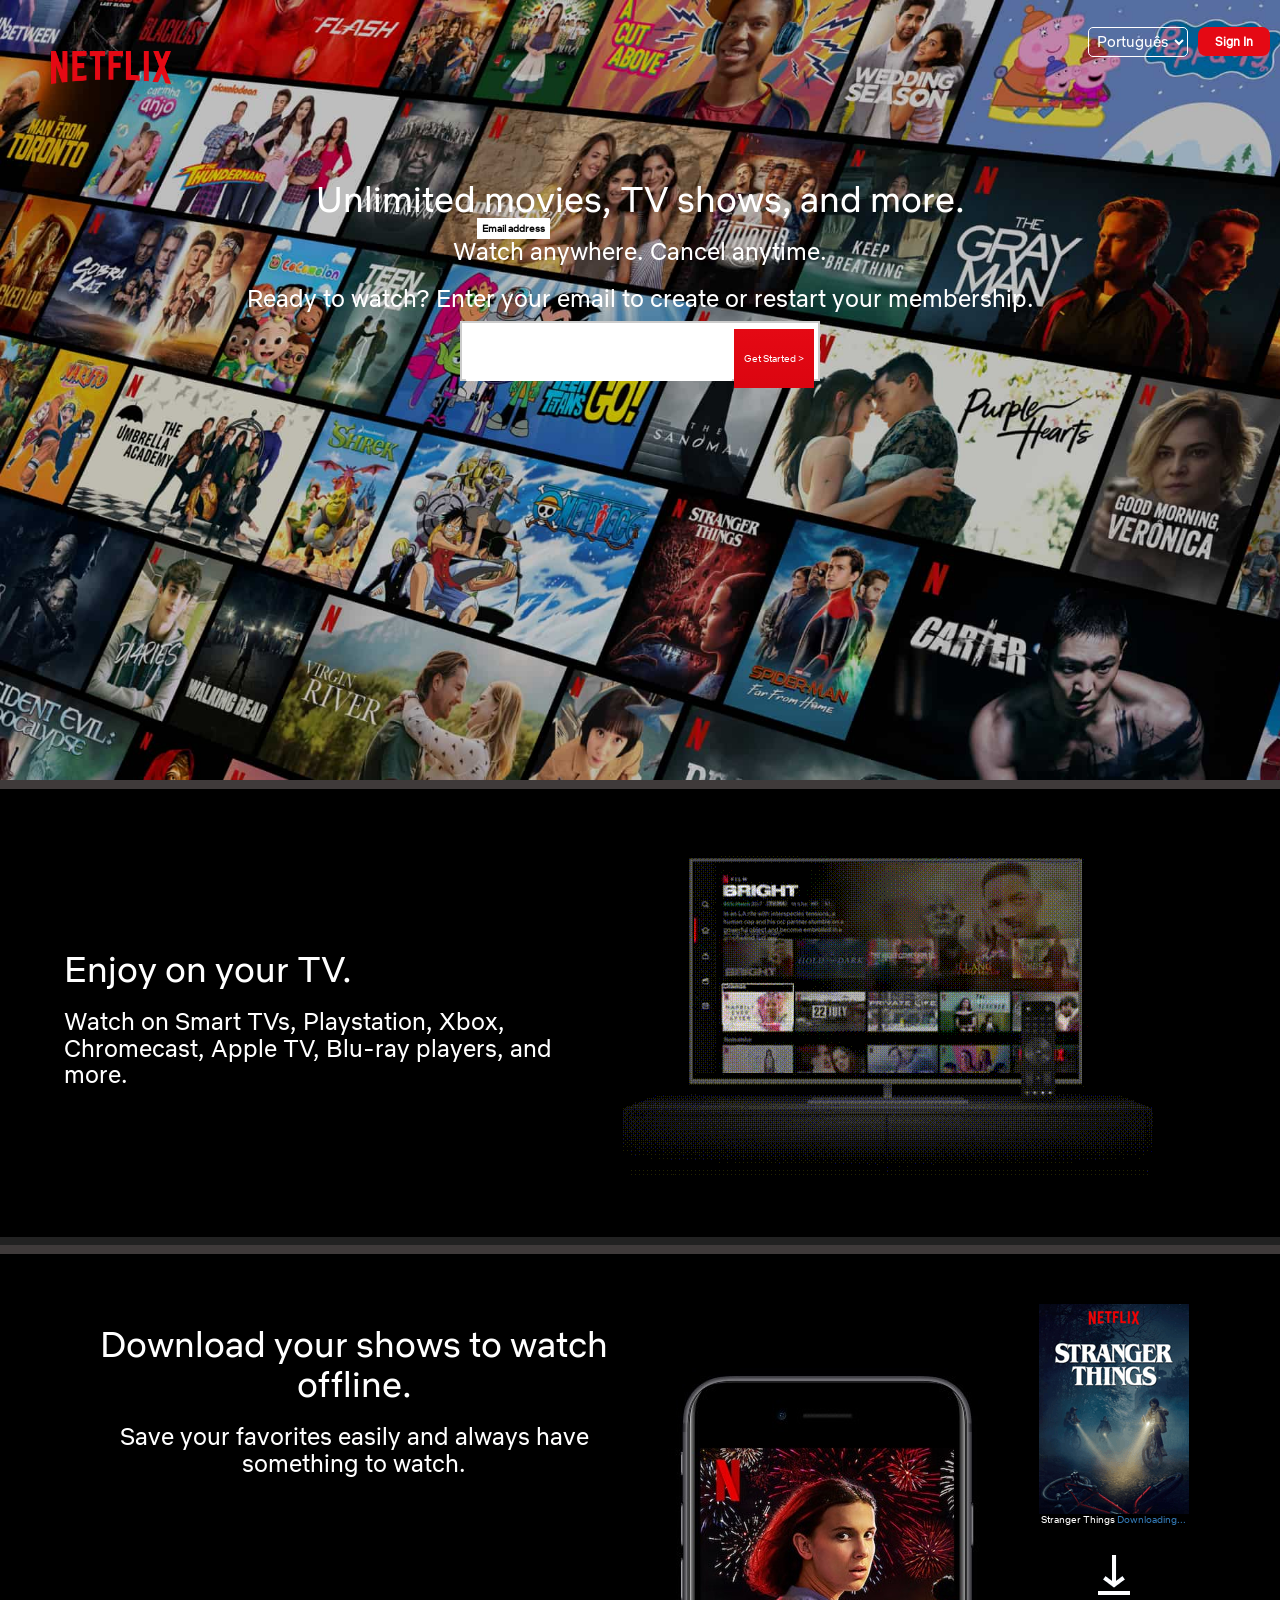
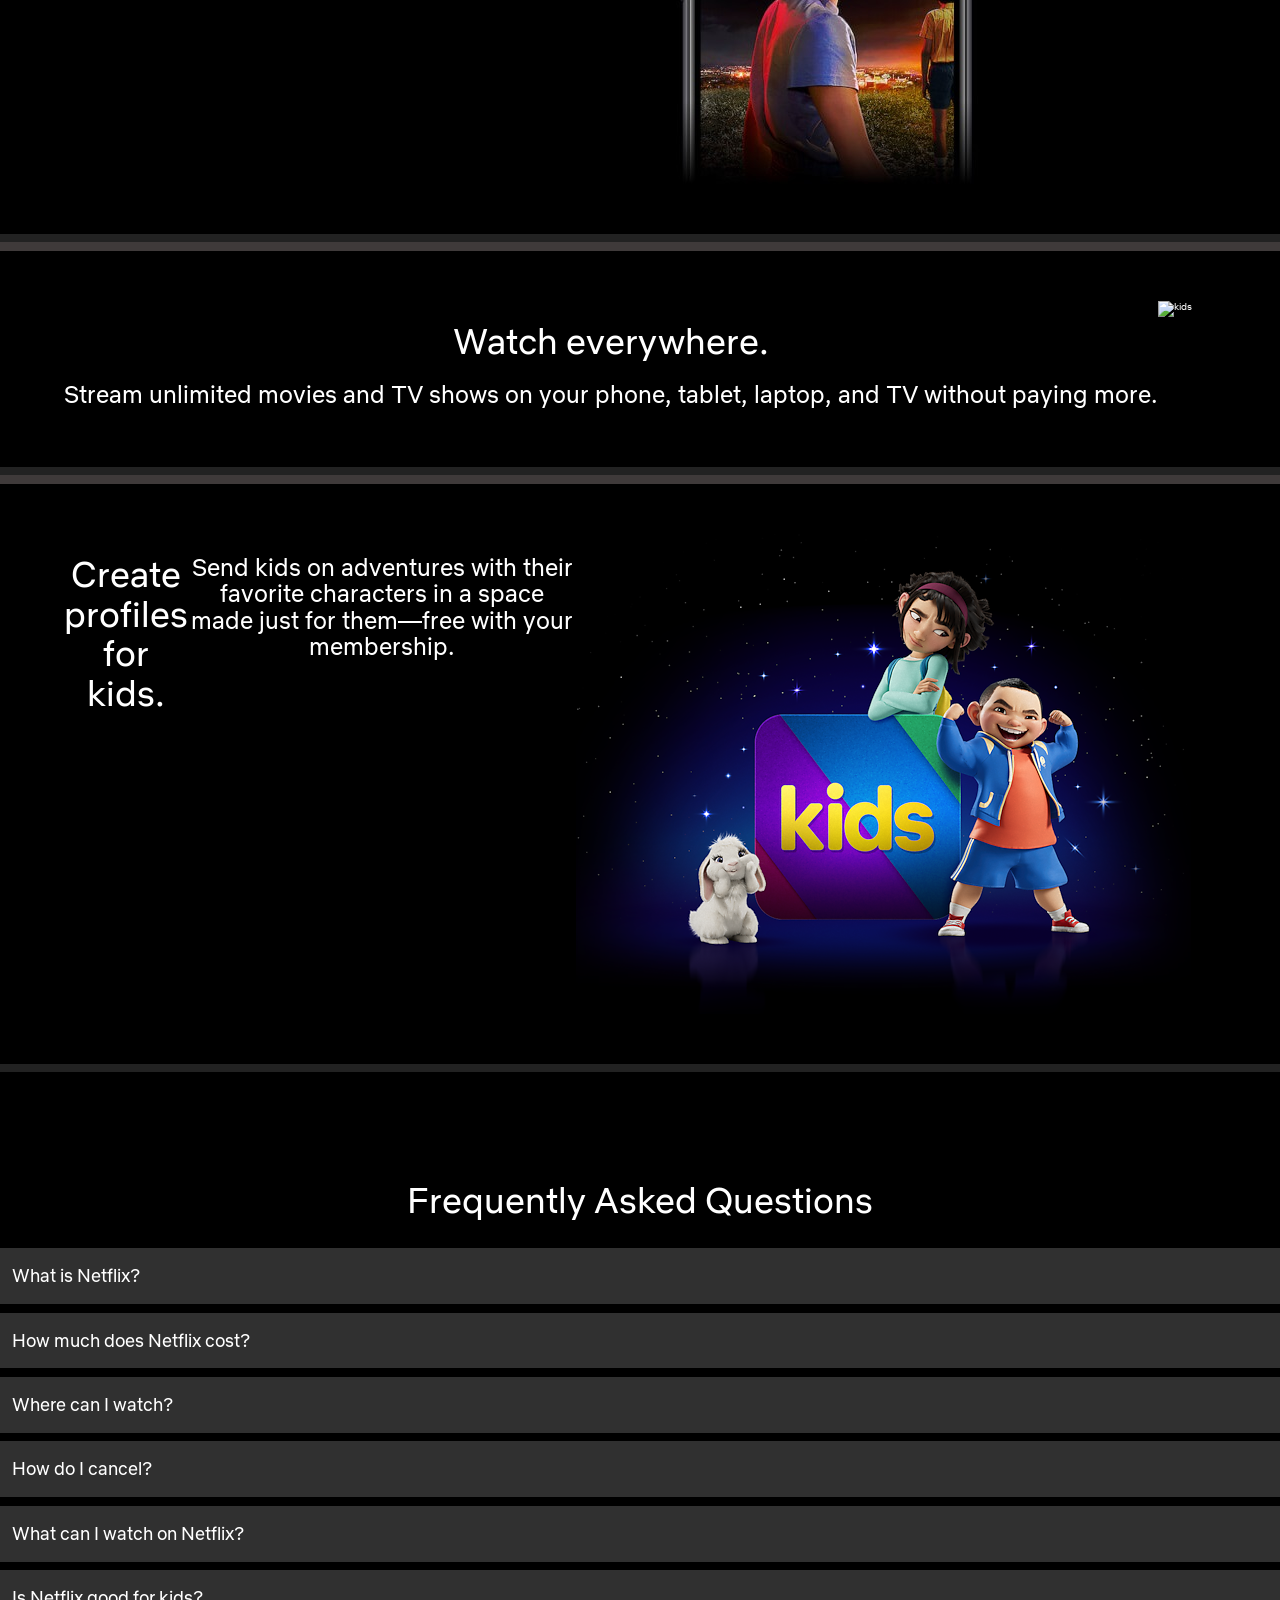
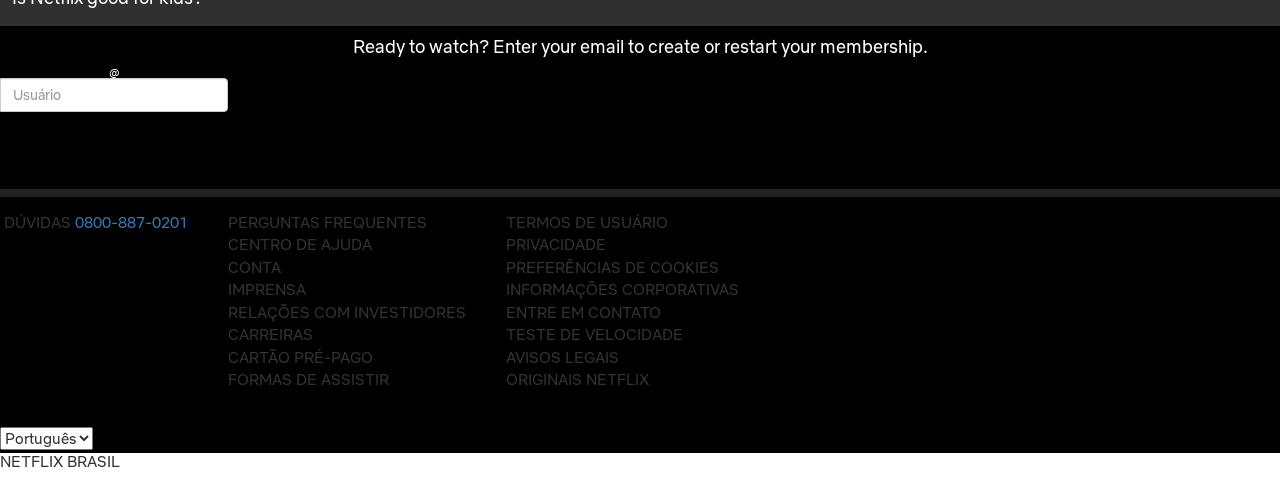
==== docs/index.html @ b446a1a6 "3" ====
<!DOCTYPE html>
<!--[if lt IE 7]>      <html class="no-js lt-ie9 lt-ie8 lt-ie7"> <![endif]-->
<!--[if IE 7]>         <html class="no-js lt-ie9 lt-ie8"> <![endif]-->
<!--[if IE 8]>         <html class="no-js lt-ie9"> <![endif]-->
<!--[if gt IE 8]>      <html class="no-js"> <!--<![endif]-->
<html lang="pt-br">
    <head>
        <meta charset="utf-8">
        <meta http-equiv="X-UA-Compatible" content="IE=edge">
        <title>Netflix Brazil - Watch TV Shows Online, Watch Movies Online</title>
        <meta name="description" content="">
        <meta name="viewport" content="width=device-width, initial-scale=1">
        <link rel="stylesheet" href="style.css">
        <link rel="stylesheet" href="https://maxcdn.bootstrapcdn.com/bootstrap/3.4.1/css/bootstrap.min.css">
        <script src="https://ajax.googleapis.com/ajax/libs/jquery/3.6.0/jquery.min.js"></script>
        <script src="https://maxcdn.bootstrapcdn.com/bootstrap/3.4.1/js/bootstrap.min.js"></script>
    </head>
    <style>
        @font-face {
            font-family: 'Netflix';
            src: URL('NetflixSans_W_Rg.ttf') format('truetype');
        }
        body{
            scroll-behavior: auto;
            scroll-behavior: smooth;
            font-family: Netflix;
            align-items: center;
            margin-left: auto;
            margin-right: auto;
            height: 100%;
            width: 100%;
           
            font-size: 1rem;
            line-height: 1.1;
            margin-bottom: .5rem;
}
            
        
        header {
            height: calc(100vh - 120px);
            background-image:url("background.jpg");
            background-repeat: no-repeat;
            background-size: cover;
            
      

        }

    </style>
          <style>

            .logo_netfix{
                margin-top: 4%;
                margin-left: 4%;
                max-width: 120px;
                min-width: 120px;
            }
            .btn-1{
                width: 20px;
                height: 20px;
                overflow: hidden;
                padding-left: 1.375rem;
                padding-right: 1.375rem;
                white-space: nowrap;
} .a_b{
    border-radius: 8px;
    border: transparent;
    font-size: 12px;
    width: auto;
    height: auto;
    background-color: #e50914;
    float: right;
    font-weight: 700;
    line-height: normal;
    padding: 7px 17px;
    color: white;
}
.btn-1{
    margin: 0 10px;
}
.ui{
    font-size: 1.5em;
    color: white;
    background-color: transparent;
    border: solid 1px;
    width: 100px;
    text-align: center;
    height: 30px;
    font-weight: 400;
    border-radius: 5px;
}
.but-flex{
    display: flex;
    justify-content: space-evenly;
    align-items: center;
}
.disp-flex-{
    display: flex;
    align-items: center;
    justify-content: space-between;
}

.card {
                  
  
                font-size: 1em;
            
                text-align: center;
                color: white;

                color: #fff;
                margin-bottom: 0;
 
                position: relative;
}
</style>


<body>


    <header>
        <div class="disp-flex-">
        <img class="logo_netfix" src="netflix-logo-5.png" alt="">
        <div class="but-flex">
            <select class="ui " tabindex="0" placeholder="lang-switcher" (change)="changeLanguage($event.target.value)">
                <option [selected]="language === 'br'" value="br" data-language="pt" data-country="BR">Português</option>
                <option [selected]="language === 'en'" value="en" data-language="en" data-country="BR">English</option>
            </select>
            <button class="btn-1  a_b" type="button">Sign In</h1></button>
        </div>
        </div>

        <div class="card">
        <h1>
            Unlimited movies, TV shows, and more.
        </h1>
        <h3>
            Watch anywhere. Cancel anytime.
        </h3>
        <h3>
            Ready to watch? Enter your email to create or restart your membership.
        </h3>
        <div class="label-float">
            <input type="text" placeholder=" " required/>
            <label>Email address</address></label>
            <button class="style-submit" type='submit'>Get Started ></button>
          </div>
        </div>
    </header>










        <style>
            * {
                letter-spacing: 0!important;
            }
            .grad {
                
                min-height:491.9px;
                min-width: 327px;
                width: 100%;
                background: rgba(0,0,0,.4);
                background-image: linear-gradient(0deg,rgba(0,0,0,.8) 0,transparent 60%,rgba(0,0,0,.8));
            }
            .grad{
                background-image: url('background.jpg');
                background-repeat: no-repeat;
                background-attachment: fixed;
                background-size: cover;

            }
            


           .card {
                margin: 0 auto;
                max-width: 950px;
                padding: 75px 0;
                position: relative;
                text-align: center;
                width: 100%;
                z-index: 999;
            }

            #email {
                width: 90%;
                height: 60px;
            }

            .label-float {
                
  position: relative;
  padding-top: 13px;
}

.label-float input {
  border: 1px solid lightgrey;
  border-radius: 1px;
  outline: none;
  min-width: 250px;
  padding: 15px 20px;
  font-size: 16px;
  transition: all .1s linear;
  -webkit-transition: all .1s linear;
  -moz-transition: all .1s linear;
  -webkit-appearance: none;
}

.label-float input:focus {
  border: 2px solid #3951b2;
}

.label-float input::placeholder {
  color: transparent;
}

.label-float label {
  pointer-events: none;
  position: absolute;
  top: calc(80% - 150px);
  left: 15px;
  transition: all .1s linear;
  -webkit-transition: all .1s linear;
  -moz-transition: all .1s linear;
  background-color: white;
  padding: 5px;
  box-sizing: border-box;
}

.label-float input:required:invalid+label {
  color: rgb(10, 10, 10);
}

.label-float input:focus:required:invalid {
  border: 2px solid rgba(104, 190, 247, 0.897);
}


.label-float input:focus+label,
.label-float input:not(:placeholder-shown)+label {
  font-size: 13px;
  top: 0;
  color: #3951b2;
}


.label-float {
  border: 2px solid #ccc;
  display: inline-block;
  padding: 4px;
  height: 60px;
  background-color: rgb(255, 255, 255);
}

.label-float > input {
  border: none
}

.label-float > button {

    background-color: #e50914;
    background-image: linear-gradient(180deg,#e50914,#db0510);
    box-shadow: 0 1px 0rgba(0,0,0,.45);
    color: #fff;

  border: none;
  color: #fff;
  padding: 4px 10px;
  height:59px;


  align-items: center;
    display: inline-flex;
    flex-direction: row;
    line-height: normal;
    margin: 0.25em auto;
    padding: 0 1em;
    width: auto;
}

/**/


        </style>































        <style>
            @media only screen and (max-width: 349px), only screen and (min-width: 350px) and (max-width: 399px), only screen and (min-width: 400px) and (max-width: 549px)
            {
            .sec-3 {
                font-size: 1.125rem;
            }
            .brek{
                margin-left: 5%;
                width: 120px;
                overflow-wrap: break-word;
                text-align: left;
            }
            .break-line{
                color: #0071eb;
                font-size: .75em;
                font-weight: 400;
           
            }
            
            h1{
                font-size: 27px;
                 margin: 0 0 .4em;
            }
            .mob-img{
                margin: auto;
                display: block;
                position: relative;
                top: -15px;
                max-width: 430px;
                max-height: 500px;

            }
            .sec-3{
                border-top: 9px solid rgb(63, 58, 58);
                border-bottom: 9px solid rgb(63, 58, 58);
                font-size: 1em;
                padding-top: 6%;
                padding-bottom: 6%;
                background-color: black;
                text-align: center;
                color: white;
                margin-left:auto;
                margin-right: auto;
              
                border-bottom: 8px solid #222;
                color: #fff;
                margin-bottom: 0;
                padding: 50px 5%;
                position: relative;
            }
            
            .anim-button-download {
                align-items: center;
                background: #000;
                border: 2px solid hsla(0,0%,100%,.25);
                border-radius: .75em;
                bottom: 8%;
                box-shadow: 0 0 2em 0 #000;
                display: flex;
                left: 50%;
                margin: 0 auto;
                min-width: 15em;
                padding: .25em .65em .1em 1em;
                position: absolute;
                transform: translateX(-50%);
                min-width: 280px;
                min-height: 30px;
              
            }
            .box-shot{
                margin-top: auto;
                margin-bottom: auto;
                display: flex;
                align-items: center;
                width: 30px;
                left: 0;
            }


            .gif-down{
                display: flex;
                width: 45px;
                position: absolute;
                right: 0;
                top:0;
                bottom:0;
                margin-top: auto;
                margin-bottom: auto;
                padding-right: 5%;
                align-items: center;
            }}
            .kids-a-img{
                max-width: 100%;
            }
            /*mobile*/

             /*desktop*/
             .sec-3{
              
                border-top: 9px solid rgb(63, 58, 58);
                border-bottom: 9px solid rgb(63, 58, 58);
                font-size: 1em;
                padding-top: 6%;
                padding-bottom: 6%;
                background-color: black;
                text-align: center;
                color: white;
                margin-left:auto;
                margin-right: auto;
              
                border-bottom: 8px solid #222;
                color: #fff;
                margin-bottom: 0;
                padding: 50px 5%;
                position: relative;
            }
            @media only screen and (min-width:955px){
                .sec-3{
                display: flex;
                border-top: 9px solid rgb(63, 58, 58);
                border-bottom: 9px solid rgb(63, 58, 58);
                font-size: 1em;
                padding-top: 6%;
                padding-bottom: 6%;
                background-color: black;
                text-align: center;
                color: white;
                margin-left:auto;
                margin-right: auto;
              
                border-bottom: 8px solid #222;
                color: #fff;
                margin-bottom: 0;
                padding: 50px 5%;
                position: relative;
            }
        }
        .text-align-style{
            text-align: left;
            display: flex;
            justify-content: space-between;
            align-items: center;
        } 
        </style>
        <section class="sec-3">
        <div class="text-align-style">
            <div>
            <h1>Enjoy on your TV.</h1>
            <h3>Watch on Smart TVs, Playstation, Xbox, Chromecast, Apple TV, Blu-ray players, and more.</h3>
            </div>
        </div>
            <img class="kids-a-img"src="20220815_185049.gif" alt="kids">
        
        </section>
        

        <section class="sec-3">
            <div>
            <h1>
                Download your shows to watch offline.
            </h1>
            <h3>
                Save your favorites easily and always have something to watch.
            </h3>
        </div>
            <img class="mob-img" src="mobile-0819.jpg" alt="">
            <div class="anim-but-select">
            <div class="anim-button-download">
                <img class="box-shot" src="boxshot.png" alt="">
                <p class="brek">Stranger Things <a class="break-line">Downloading...</a></p</div>
                <img class="gif-down" src="download-icon.gif" alt="">
            </div>
            </div>
        </section>

        <section class="sec-3">
            <div>
            <h1>Watch everywhere.</h1>
            <h3>Stream unlimited movies and TV shows on your phone, tablet, laptop, and TV without paying more.</h3>
            </div>
            <img class="kids-a-img"src="20220815_185121.gif" alt="kids">
           
        </section>


        <section class="sec-3">
            <h1>Create profiles for kids.</h1>
            <h3>Send kids on adventures with their favorite characters in a space made just for them—free with your membership.</h3>
            <img class="kids-a-img"src="kid.png" alt="kids">
        </section>
        <style>
            .set-in-line-bt{
                display: break;
                border-bottom: 9px solid rgb(63, 58, 58);
                font-size: 1em;
                padding-top: 6%;
                padding-bottom: 6%;
                background-color: black;
                text-align: center;
                color: white;
              
              
                border-bottom: 8px solid #222;
                color: #fff;
                margin-bottom: 0;
             
                position: relative;
            }
            :root{
                --clr: #303030;
            }
            .button-1,.button-2, .button-3, .button-4, .button-5, .button-6{
                border: 0;
                font-weight: 400;
                margin-bottom: 1px;
                padding: .8em 2.2em .8em 1.2em;
                position: relative;
                width: 100%;
                background-color: var(--clr);
                text-align: left;

                margin-top:.6% ;

                
            }
          #but-1,#but-2,#but-3,#but-4,#but-5,#but-6{
           
            padding: 1.2em;
            text-align: left;
            background-color: var(--clr);
            margin-bottom: 1px;
          }

        </style>
        <section class="set-in-line-bt">
            <br>
            <h1>Frequently Asked Questions</h1>
            <br>
            <button type="button" class="button-1" data-toggle="collapse" data-target="#but-1"><h4 class="inf-f">What is Netflix?</h4></button>
            <div id="but-1" class="collapse">
                <h4>Netflix is a streaming service that offers a wide variety of award-winning TV shows, movies, anime, documentaries, and more on thousands of internet-connected devices.</h4>
                <h4>You can watch as much as you want, whenever you want without a single commercial – all for one low monthly price. There's always something new to discover and new TV shows and movies are added every week!</h4>
              </div>

            <button type="button" class="button-2" data-toggle="collapse" data-target="#but-2"><h4 class="inf-f">How much does Netflix cost?</h4></button>
            <div id="but-2" class="collapse">
                <h4>Watch Netflix on your smartphone, tablet, Smart TV, laptop, or streaming device, all for one fixed monthly fee. Plans range from BRL25.90 to BRL55.90 a month. No extra costs, no contracts.</h4>
        
              </div>

              <button type="button" class="button-3" data-toggle="collapse" data-target="#but-3"><h4 class="inf-f">Where can I watch?</h4></button>
              <div id="but-3" class="collapse">
                <h4>Watch anywhere, anytime. Sign in with your Netflix account to watch instantly on the web at netflix.com from your personal computer or on any internet-connected device that offers the Netflix app, including smart TVs, smartphones, tablets, streaming media players and game consoles.</h4>
                <br>
                <h4>You can also download your favorite shows with the iOS, Android, or Windows 10 app. Use downloads to watch while you're on the go and without an internet connection. Take Netflix with you anywhere.</h4>
              </div>

              <button type="button" class="button-4" data-toggle="collapse" data-target="#but-4"><h4 class="inf-f">How do I cancel?</h4></button>
              <div id="but-4" class="collapse">
                <h4>Netflix is flexible. There are no pesky contracts and no commitments. You can easily cancel your account online in two clicks. There are no cancellation fees – start or stop your account anytime.</h4>
              </div>

              <button type="button" class="button-5" data-toggle="collapse" data-target="#but-5"><h4 class="inf-f">What can I watch on Netflix?</h4></button>
              <div id="but-5" class="collapse">
                <h4>Netflix has an extensive library of feature films, documentaries, TV shows, anime, award-winning Netflix originals, and more. Watch as much as you want, anytime you want.</h4>
              </div>

              <button type="button" class="button-6" data-toggle="collapse" data-target="#but-6"><h4 class="inf-f">Is Netflix good for kids?</h4></button>
              
              <div id="but-6" class="collapse">
                  <h4>The Netflix Kids experience is included in your membership to give parents control while kids enjoy family-friendly TV shows and movies in their own space.</h4>
                  <br>
                  <h4>Kids profiles come with PIN-protected parental controls that let you restrict the maturity rating of content kids can watch and block specific titles you don’t want kids to see.</h4>
              </div>
              <style>


                @media only screen and (max-width: 349px), only screen and (min-width: 350px) and (max-width: 399px), only screen and (min-width: 400px) and (max-width: 549px)
            {
                header {
            height: calc(100vh - 160px);
        }
            .anim-but-select{
                position: relative;
                top: -40px;
            }
                
                .mob-img{
                margin: auto;
                display: block;
                position: relative;
                top: -15px;
                max-width: 430px;
                max-height: 300px;

            }

            .grad {
                
                min-height:491.9px;
                min-width: 327px;
                width: 100%;
                height: 500px;
        
             
            }
                
            .sec-3 {
                font-size: 1.125rem;
            }

            .button-1,.button-2, .button-3, .button-4, .button-5, .button-6{
                border: 0;
                font-weight: 400;
                margin-bottom: 1px;
                padding: .8em 2.2em .8em 1.2em;
                position: relative;
                width: 100%;
                background-color: var(--clr);
                text-align: left;

                margin-top:1% ;
            }
                
            .brek{
                margin-left: 5%;
                width: 120px;
                overflow-wrap: break-word;
                text-align: left;
            }}
                /*desktop*/
                                /*mobile*/
                /*
                @media only screen and (min-width: 1450px), only screen and (min-width: 550px) and (max-width: 949px), only screen and (min-width: 950px) and (max-width: 1449px){
 */
              .form{
                display: flex;
                flex-direction: column;
             }

            </style>
              <div class="form"></div>
              <h4>Ready to watch? Enter your email to create or restart your membership.</h4>
              <div class="input-group mb-3">
                <div class="input-group-prepend">
                  <span class="input-group-text" id="basic-addon1">@</span>
                </div>
                <input type="text" class="form-control" placeholder="Usuário" aria-label="Usuário" aria-describedby="basic-addon1">
              </div>
        </section>
        <style>
            .site-footer-wrapper {
                background-color: black;
                display: flex;
                font-size: 1.5em;
                clear:both;
                margin:0 auto;
                padding-top:15px;
                line-height: 1.5em;
                text-transform:uppercase;
                letter-spacing:.1em;
                text-align: center;

                
            }
            div ul li{
                text-decoration: none;
                list-style: none;
                text-align: left;
            }
            .footer-top{
                margin-left: 4px;
                display: inline-block;
                font-size: 1em;
            }
        </style>
             <div class="site-footer-wrapper centered dark">
                <div class="footer-divider"></div>
                <div class="site-footer">
                    <p class="footer-top">Dúvidas
                        <a class="footer-top-a" href="tel:0800-887-0201">0800-887-0201</a>
                    </p>     
              </div>  

        <section>
          <div class="division-1">
            <ul>
                <li id="">Perguntas frequentes</li>
                <li id="">Centro de ajuda</li>
                <li id="">Conta</li>
                <li id="">Imprensa</li>
                <li id="">Relações com investidores</li>
                <li id="">Carreiras</li>
                <li id="">Cartão pré-pago</li>
                <li id="">Formas de assistir</li>
            </ul> 

    </section>
<section>
        <div class="lang-selection-container" id="lang-switcher">
            <ul>
                    <li id="">Termos de Usuário</li>
                    <li id="">Privacidade</li>
                    <li id="">Preferências de cookies</li>
                    <li id="">Informações corporativas</li>
                    <li id="">Entre em contato</li>
                    <li id="">Teste de velocidade</li>
                    <li id="">Avisos legais</li>
                    <li id="">Originais Netflix</li>
                </ul>
            </div>
 
            <style>

            nav{
                width: 100%;
                left: 0;
                position: absolute;
                text-align: left;
            }
            .select_idiom{
                background-color: black;
                padding: 2%;
            }
            </style>
            
            <nav class="select_idiom">
                <nav class="select-arrow medium prefix globe">
                    <select class="ui-select medium" tabindex="0" placeholder="lang-switcher" (change)="changeLanguage($event.target.value)">
                        <option [selected]="language === 'br'" value="br" data-language="pt" data-country="BR">Português</option>
                        <option [selected]="language === 'en'" value="en" data-language="en" data-country="BR">English</option>
                    </select>
                    <p class="footer-country">Netflix Brasil</p>
                </nav>
            </nav>

    </body>
    
</html>
---- docs/style.css ----
.navbar {
    color: white;
    overflow: hidden;
    background-color: transparent;
  }
  
  .navbar a {
    border: 1px #ddd;
    float: left;
    font-size: 16px;
    color: white;
    text-align: center;
    padding: 14px 16px;
    text-decoration: none;
  }
  
  .dropdown {
    float: left;
    overflow: hidden;
  }
  
  .dropdown .dropbtn {
    font-size: 16px;  
    border: none;
    outline: none;
    color: white;
    padding: 14px 16px;
    background-color: inherit;
    font-family: inherit;
    margin: 0;
  }
  
  .navbar a:hover, .dropdown:hover .dropbtn {
    background-color: red;
  }
  
  .dropdown-content {
    display: none;
    position: absolute;
    background-color: #f9f9f9;
    min-width: 160px;
    box-shadow: 0px 8px 16px 0px rgba(0,0,0,0.2);
    z-index: 1;
  }
  
  .dropdown-content a {
    float: none;
    color: black;
    padding: 12px 16px;
    text-decoration: none;
    display: block;
    text-align: left;
  }
  
  .dropdown-content a:hover {
    background-color: #ddd;
  }
  
  .dropdown:hover .dropdown-content {
    display: block;
  }
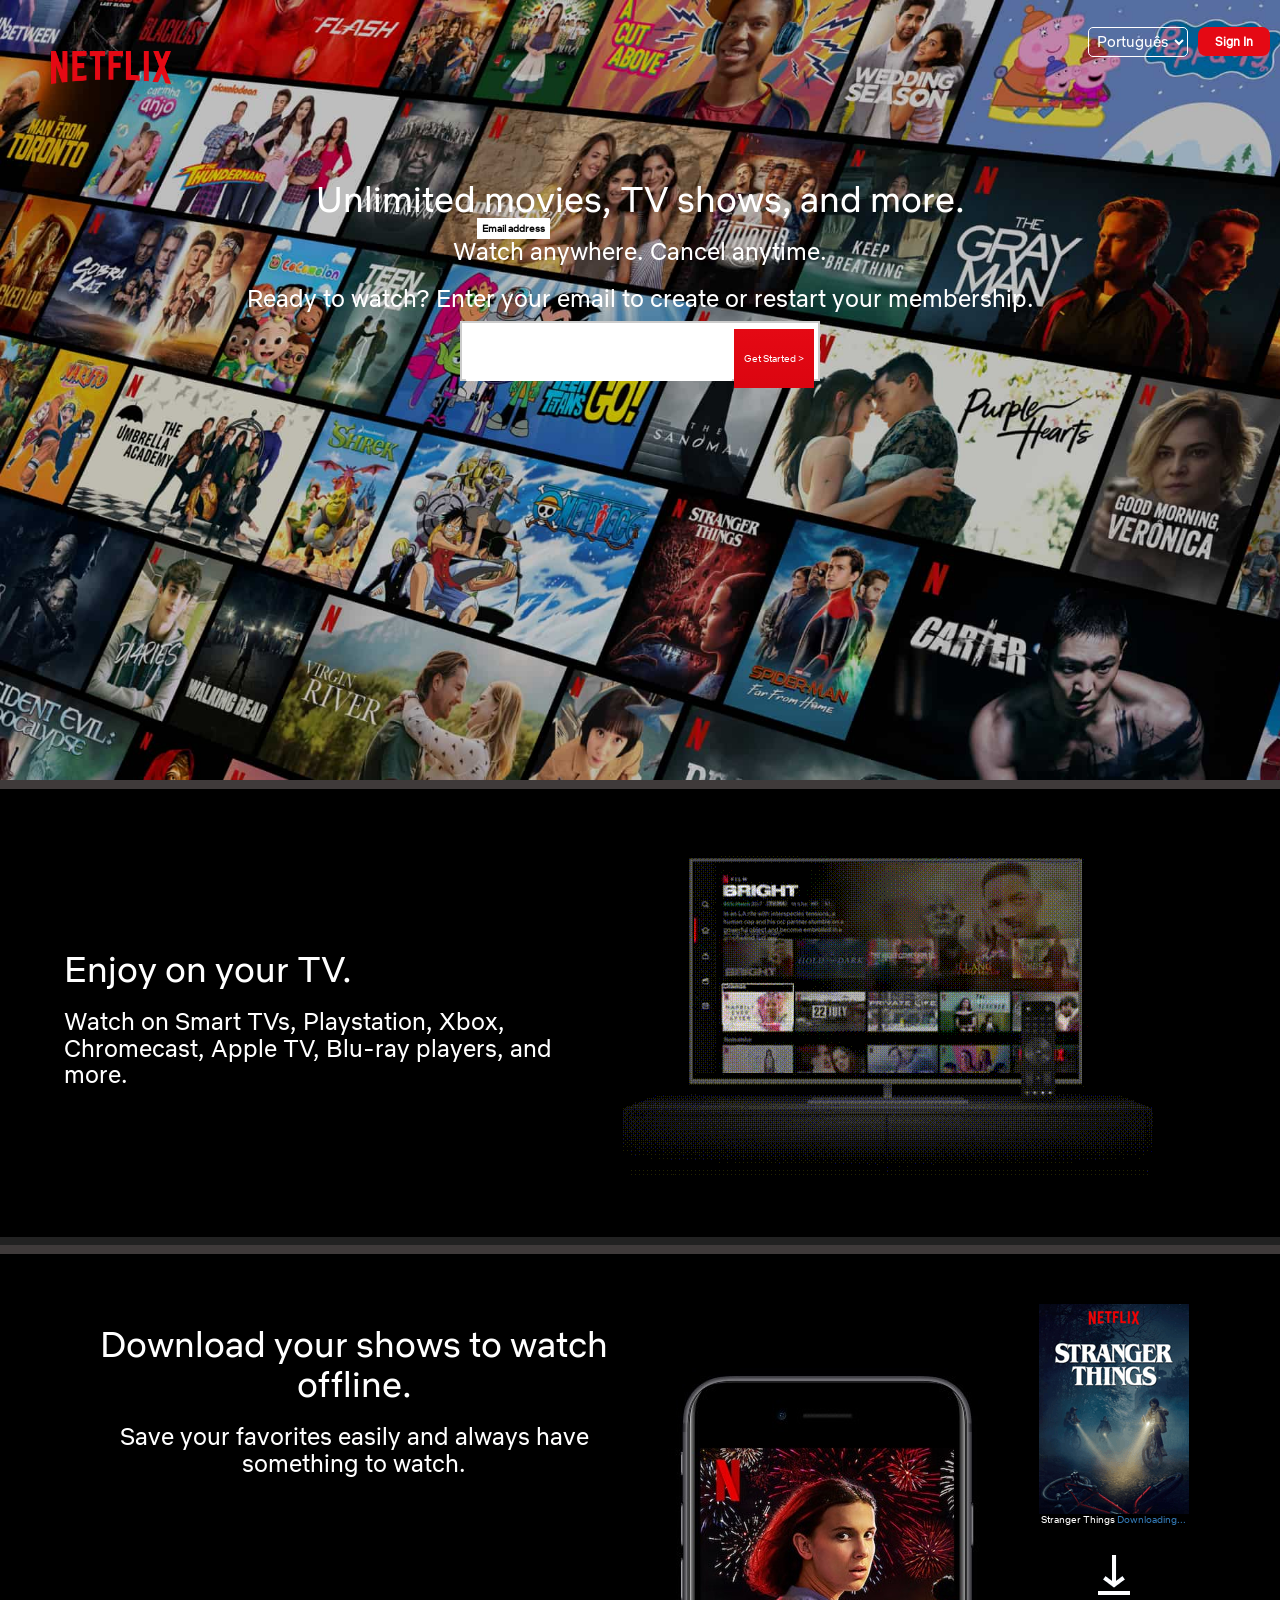
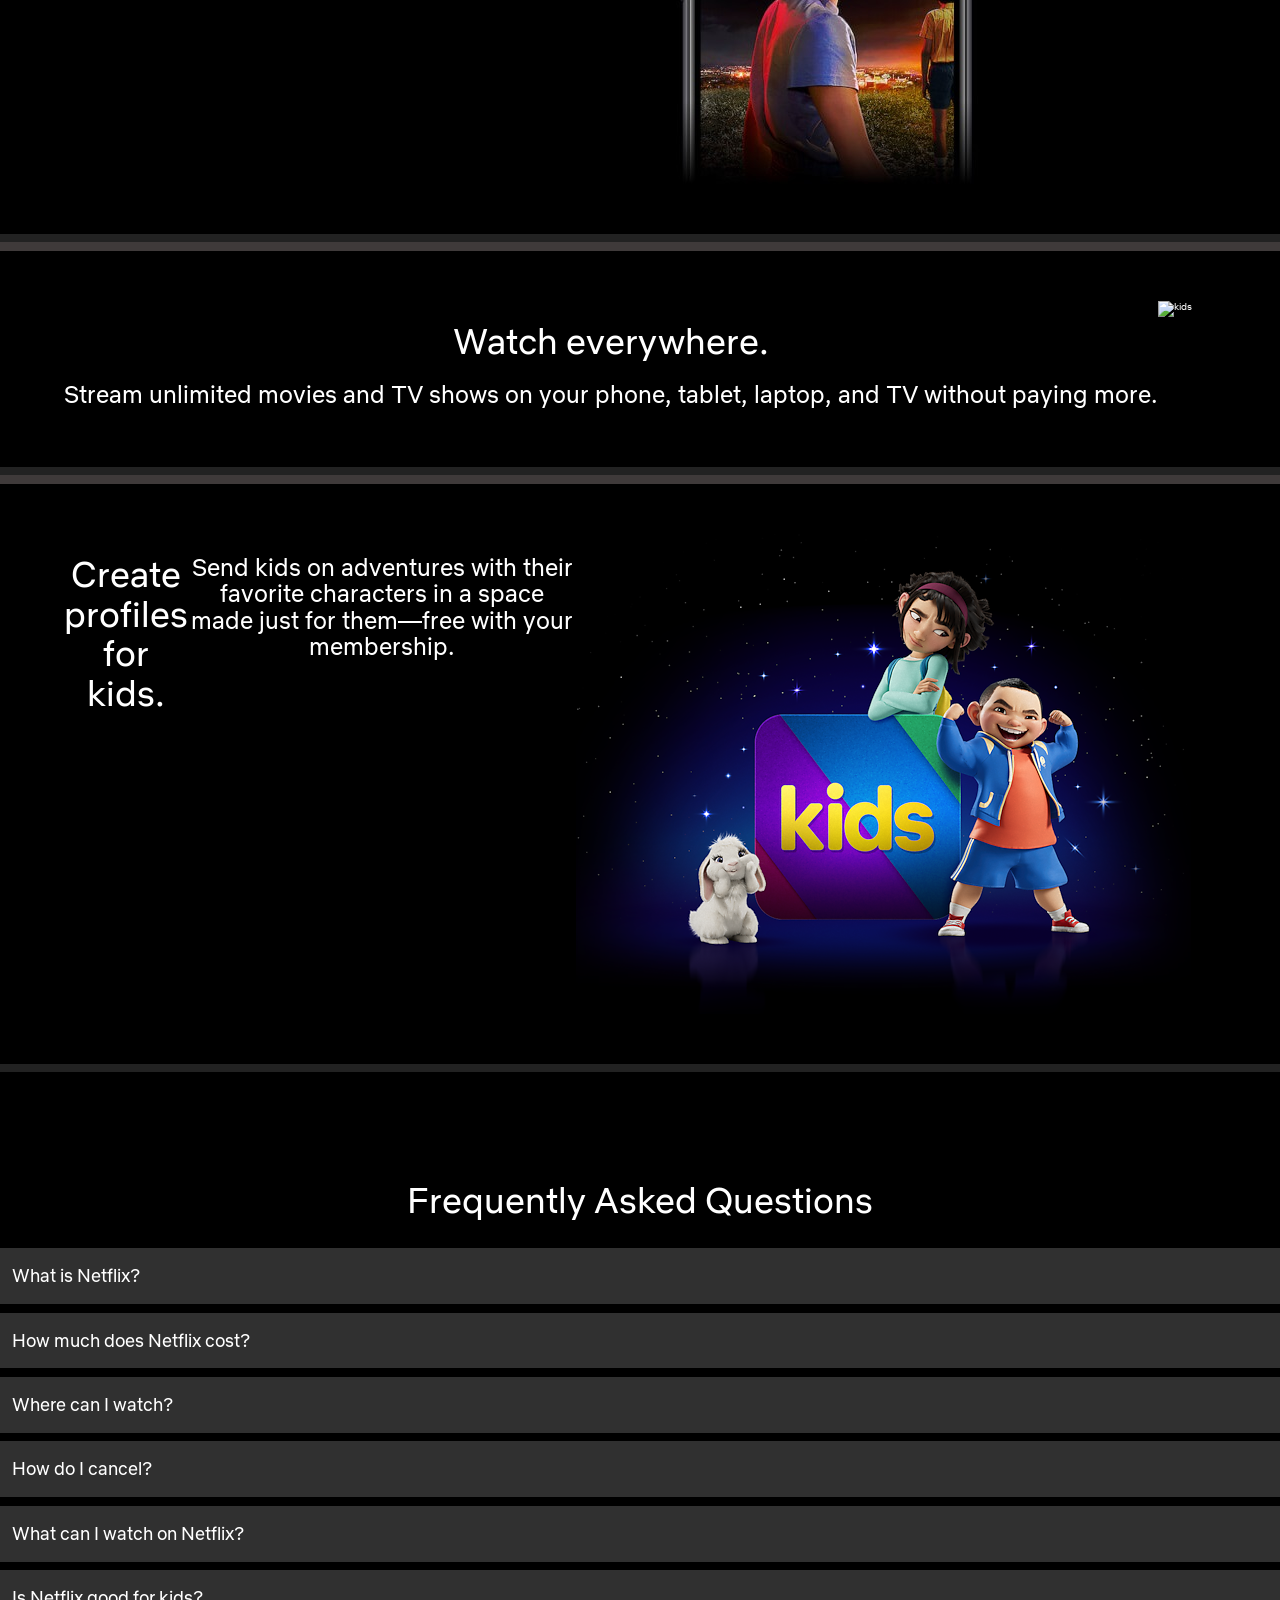
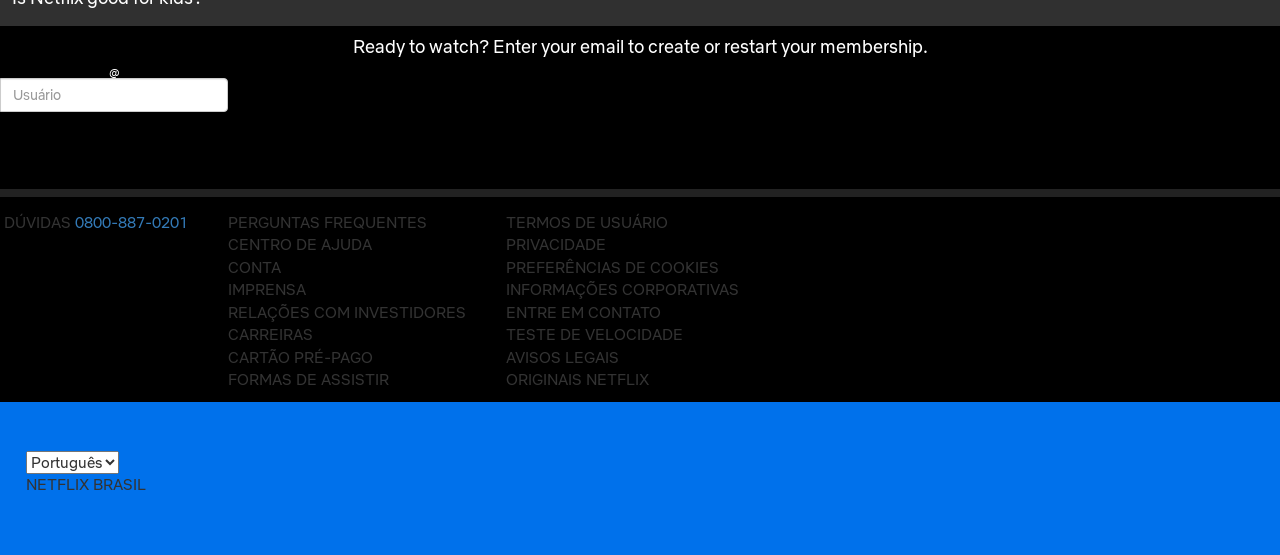
==== commit 29a3c1be: "3" ====
--- a/docs/index.html
+++ b/docs/index.html
@@ -742,8 +742,16 @@
                 text-align: left;
             }
             .select_idiom{
+                display: flex;
+                align-items: center;
                 background-color: black;
-                padding: 2%;
+                padding: 6%;
+                background-color: #0071eb;
+                left:0;
+                right: 0;
+            }
+            .ui-select ,.footer-country{
+                margin-left: 2%;
             }
             </style>
             
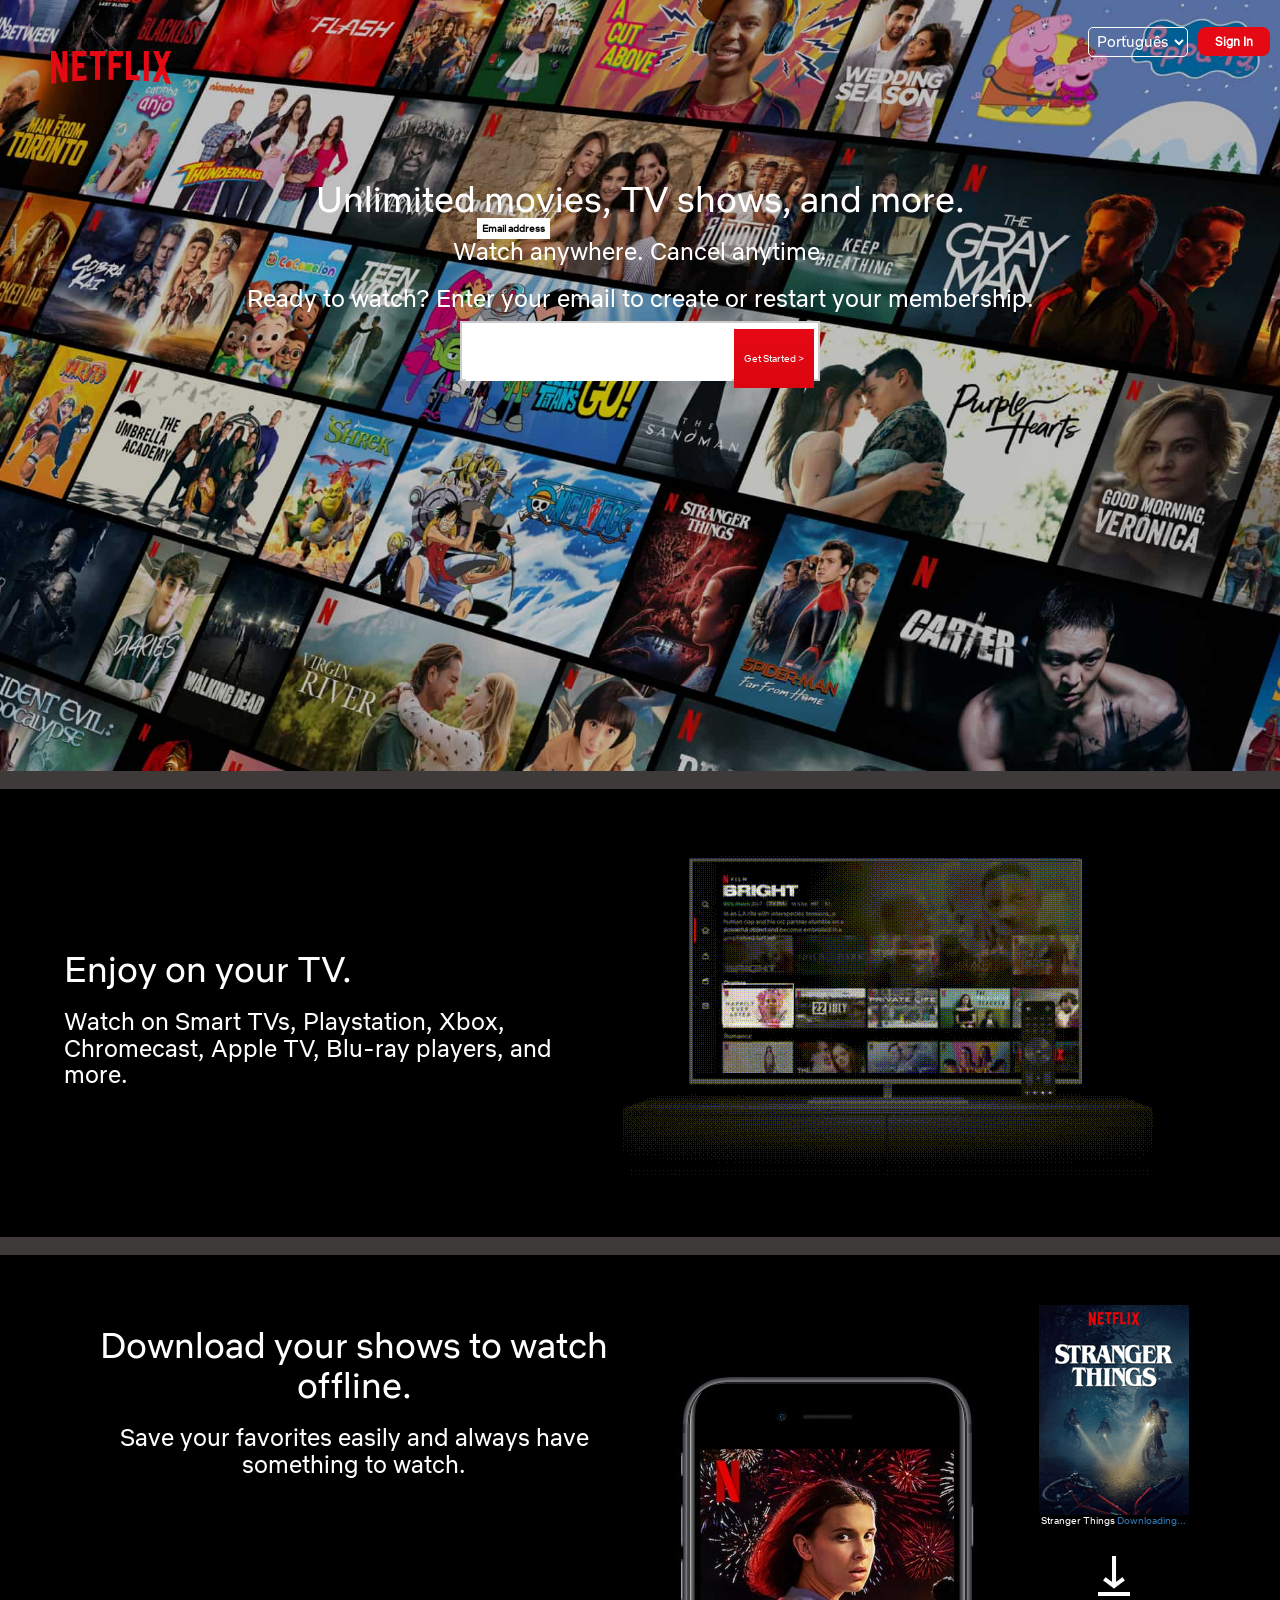
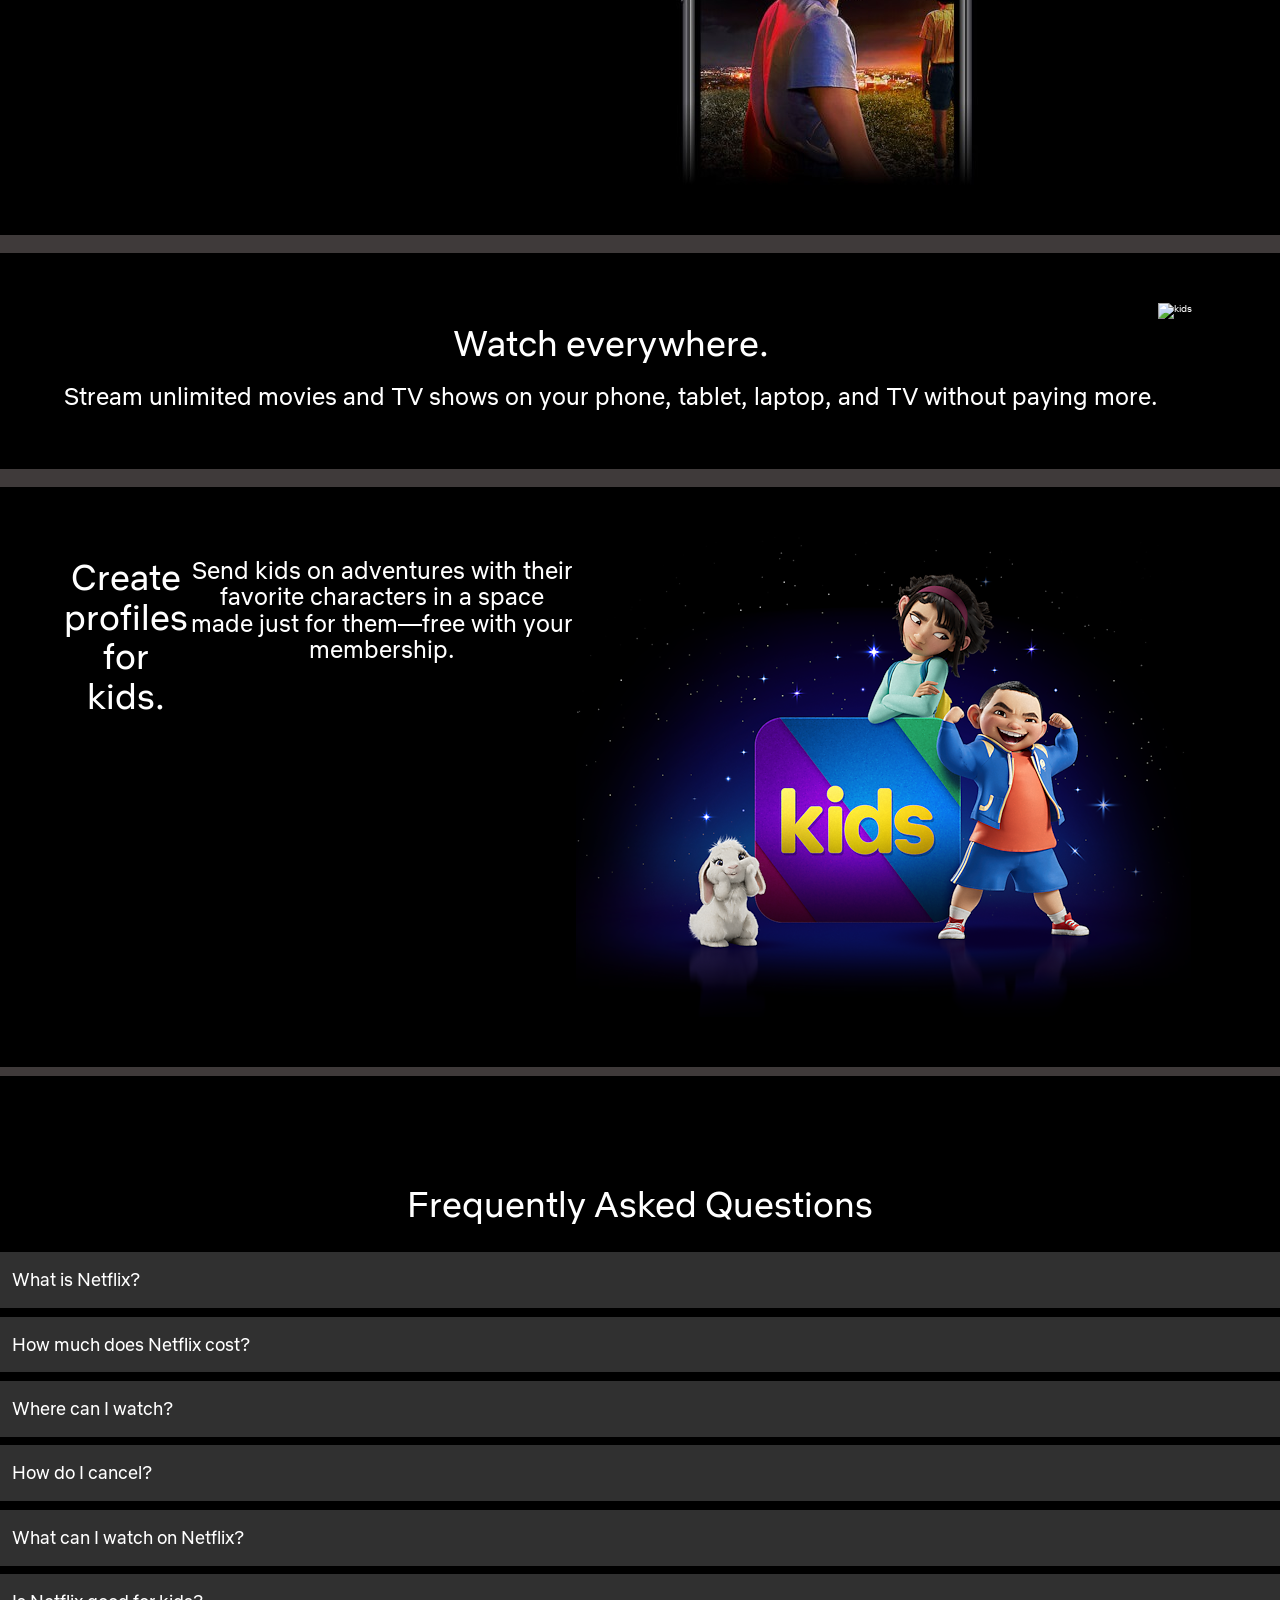
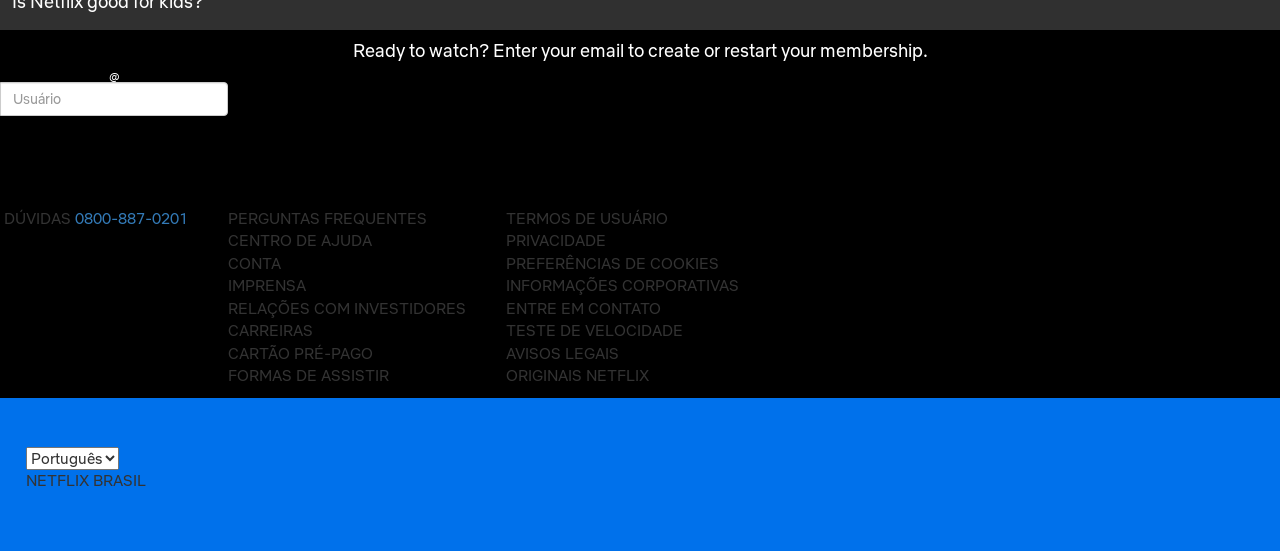
==== commit 85167b77: "3" ====
--- a/docs/index.html
+++ b/docs/index.html
@@ -37,6 +37,7 @@
             
         
         header {
+            border-bottom: 9px solid rgb(63, 58, 58);
             height: calc(100vh - 120px);
             background-image:url("background.jpg");
             background-repeat: no-repeat;
@@ -354,8 +355,8 @@
 
             }
             .sec-3{
-                border-top: 9px solid rgb(63, 58, 58);
-                border-bottom: 9px solid rgb(63, 58, 58);
+               
+               
                 font-size: 1em;
                 padding-top: 6%;
                 padding-bottom: 6%;
@@ -365,7 +366,7 @@
                 margin-left:auto;
                 margin-right: auto;
               
-                border-bottom: 8px solid #222;
+
                 color: #fff;
                 margin-bottom: 0;
                 padding: 50px 5%;
@@ -419,9 +420,8 @@
 
              /*desktop*/
              .sec-3{
-              
-                border-top: 9px solid rgb(63, 58, 58);
                 border-bottom: 9px solid rgb(63, 58, 58);
+            
                 font-size: 1em;
                 padding-top: 6%;
                 padding-bottom: 6%;
@@ -431,7 +431,7 @@
                 margin-left:auto;
                 margin-right: auto;
               
-                border-bottom: 8px solid #222;
+ 
                 color: #fff;
                 margin-bottom: 0;
                 padding: 50px 5%;
@@ -441,7 +441,7 @@
                 .sec-3{
                 display: flex;
                 border-top: 9px solid rgb(63, 58, 58);
-                border-bottom: 9px solid rgb(63, 58, 58);
+               
                 font-size: 1em;
                 padding-top: 6%;
                 padding-bottom: 6%;
@@ -451,7 +451,7 @@
                 margin-left:auto;
                 margin-right: auto;
               
-                border-bottom: 8px solid #222;
+
                 color: #fff;
                 margin-bottom: 0;
                 padding: 50px 5%;
@@ -514,7 +514,7 @@
         <style>
             .set-in-line-bt{
                 display: break;
-                border-bottom: 9px solid rgb(63, 58, 58);
+ 
                 font-size: 1em;
                 padding-top: 6%;
                 padding-bottom: 6%;
@@ -523,7 +523,7 @@
                 color: white;
               
               
-                border-bottom: 8px solid #222;
+
                 color: #fff;
                 margin-bottom: 0;
              
@@ -601,7 +601,7 @@
                 @media only screen and (max-width: 349px), only screen and (min-width: 350px) and (max-width: 399px), only screen and (min-width: 400px) and (max-width: 549px)
             {
                 header {
-            height: calc(100vh - 160px);
+            height: calc(100vh - 100px);
         }
             .anim-but-select{
                 position: relative;
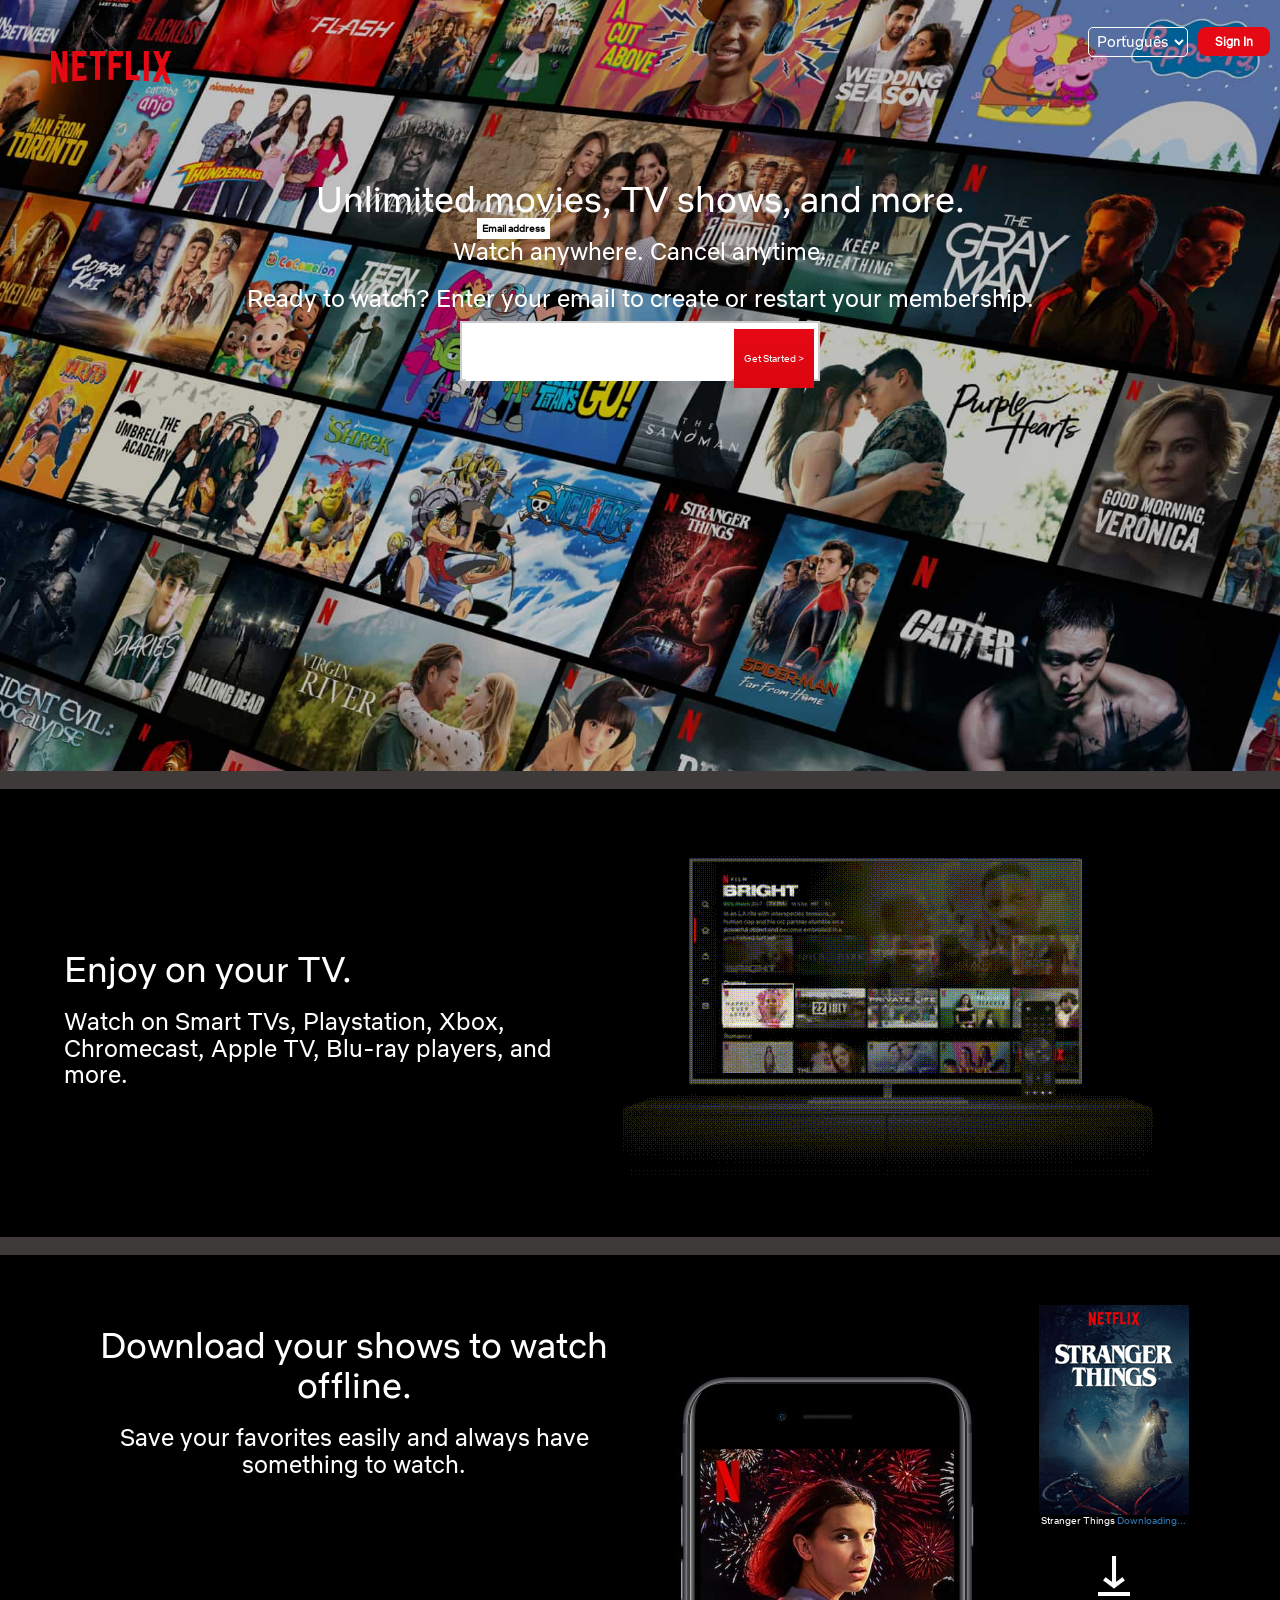
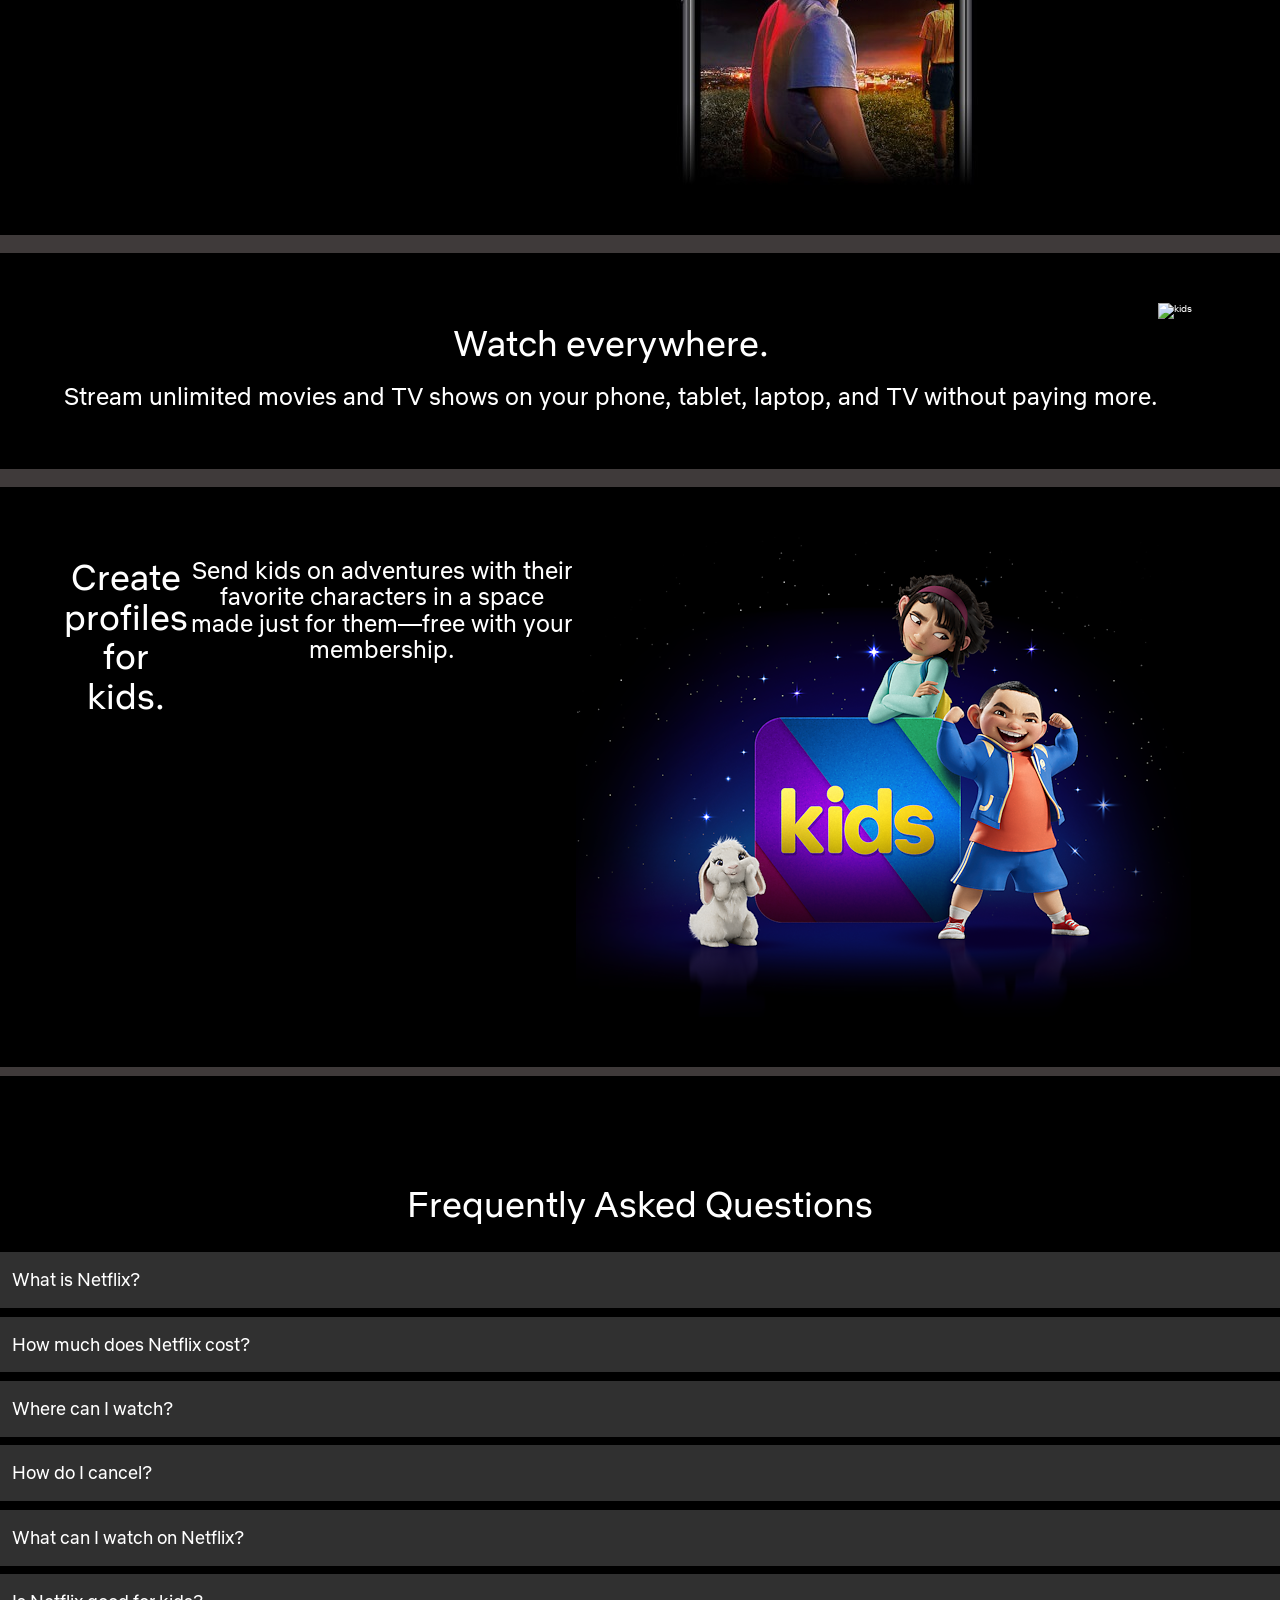
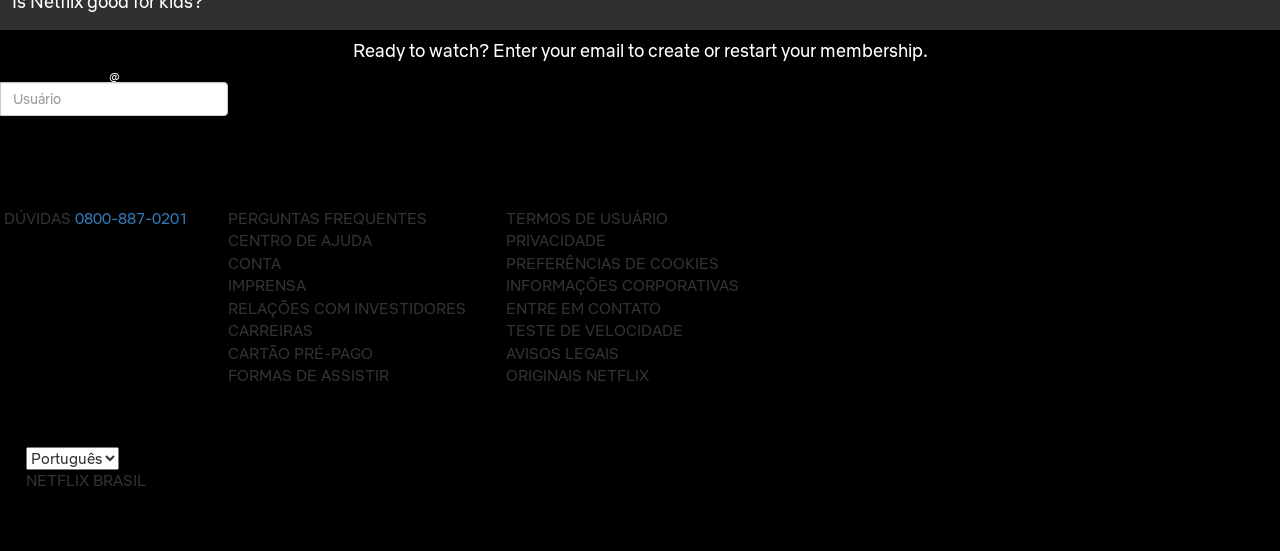
==== commit bbb5e66d: "3" ====
--- a/docs/index.html
+++ b/docs/index.html
@@ -746,7 +746,7 @@
                 align-items: center;
                 background-color: black;
                 padding: 6%;
-                background-color: #0071eb;
+              
                 left:0;
                 right: 0;
             }
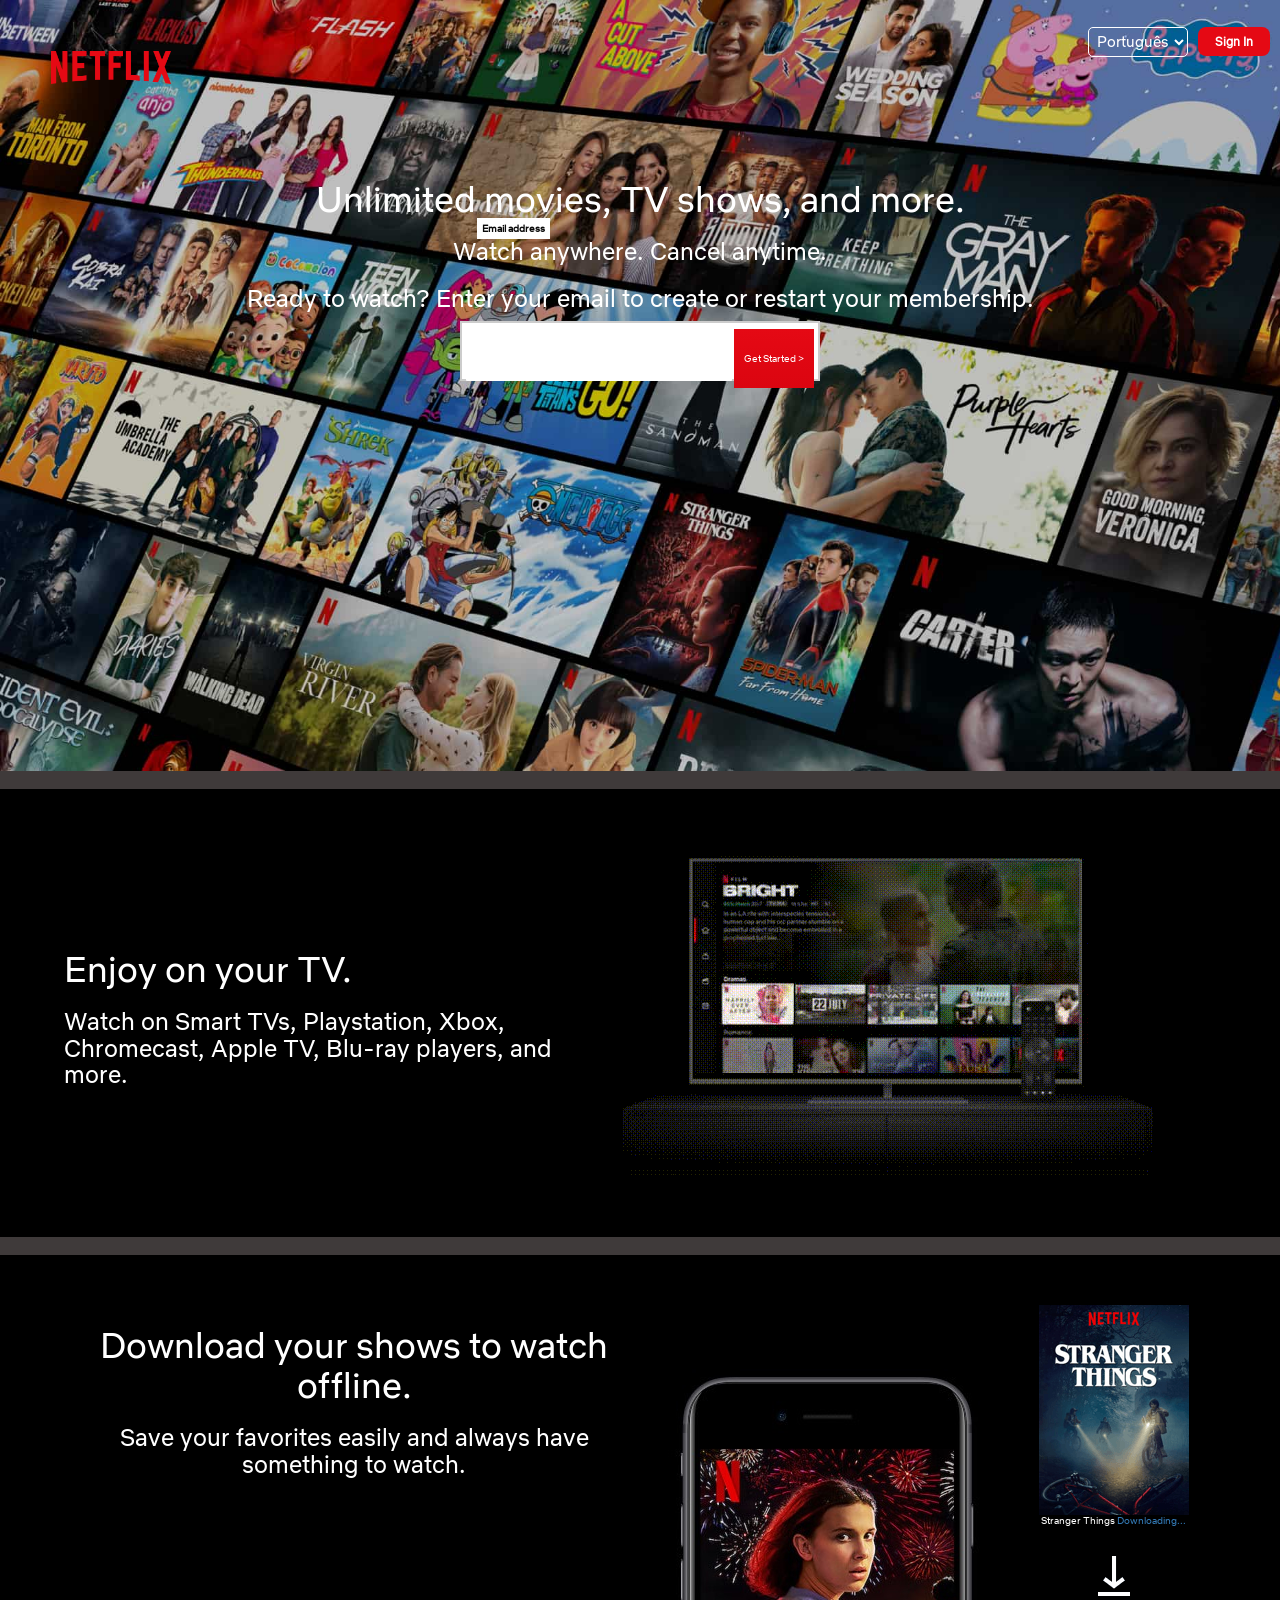
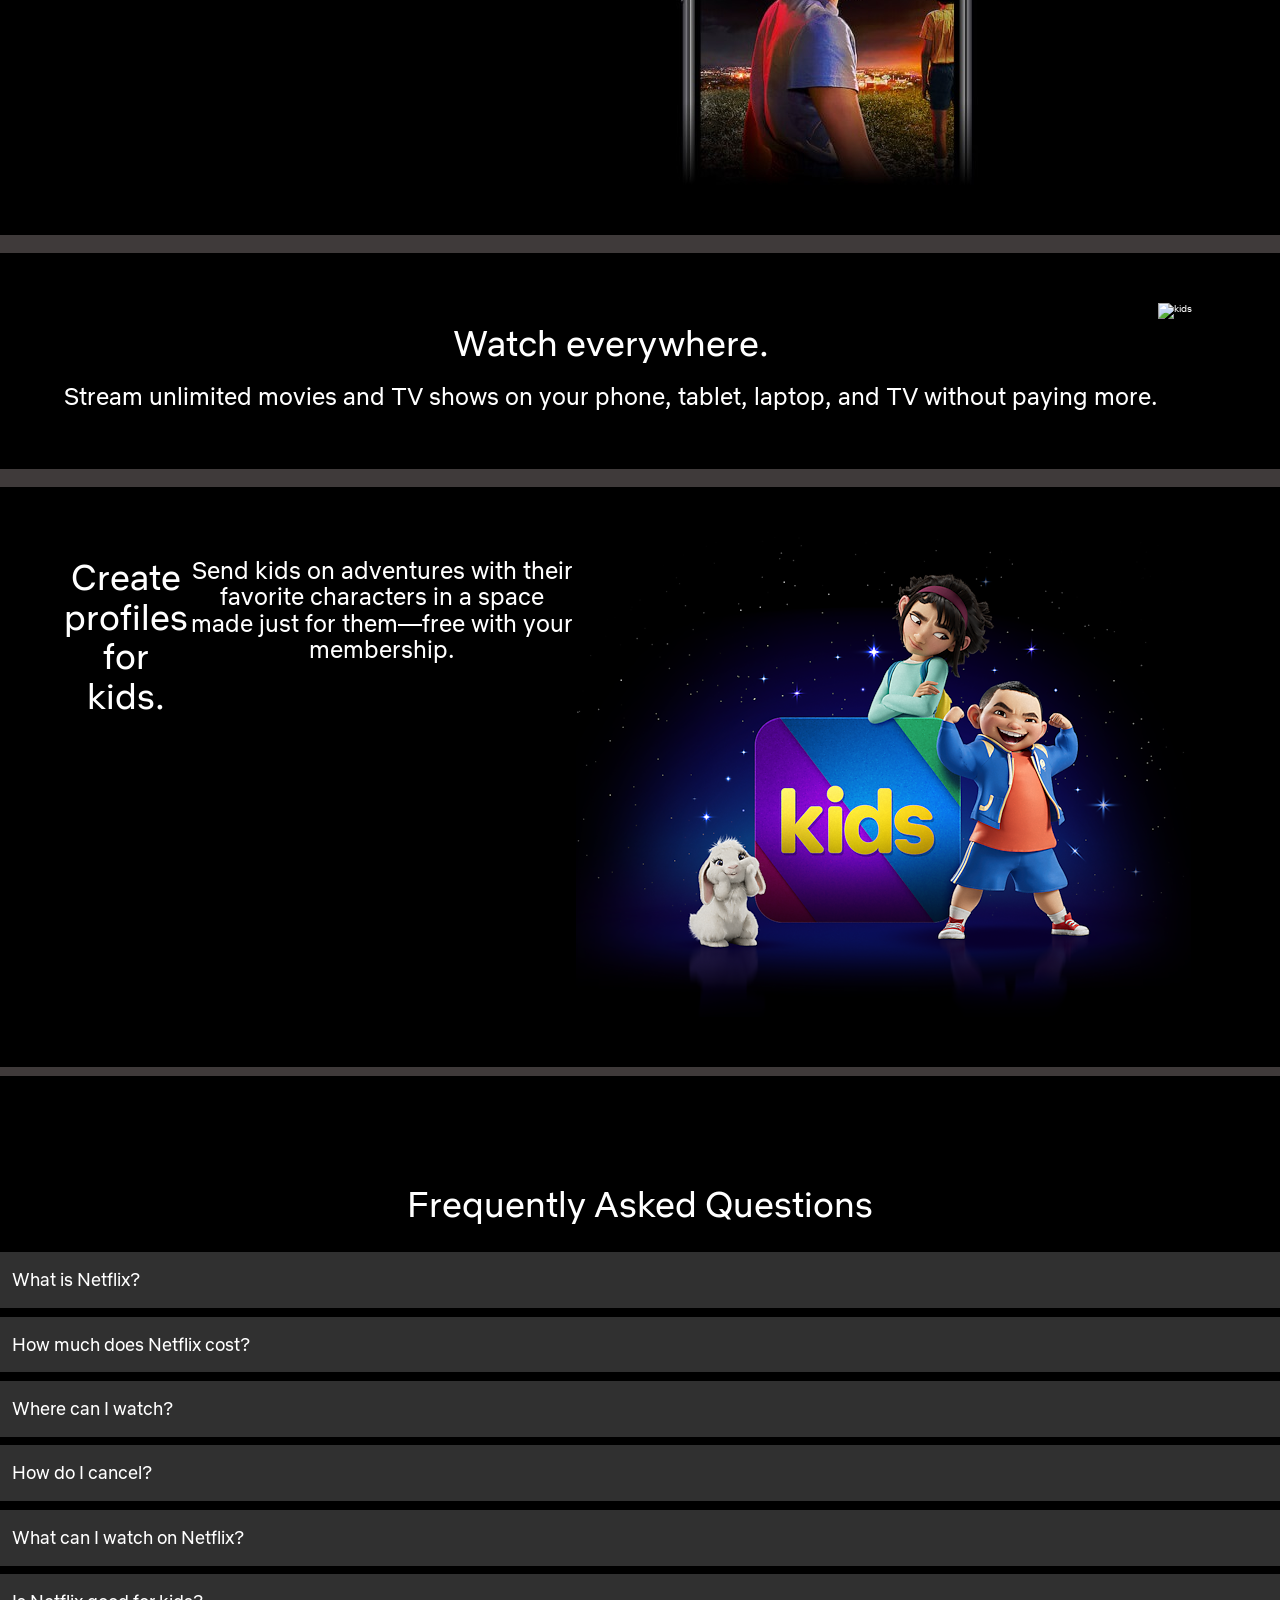
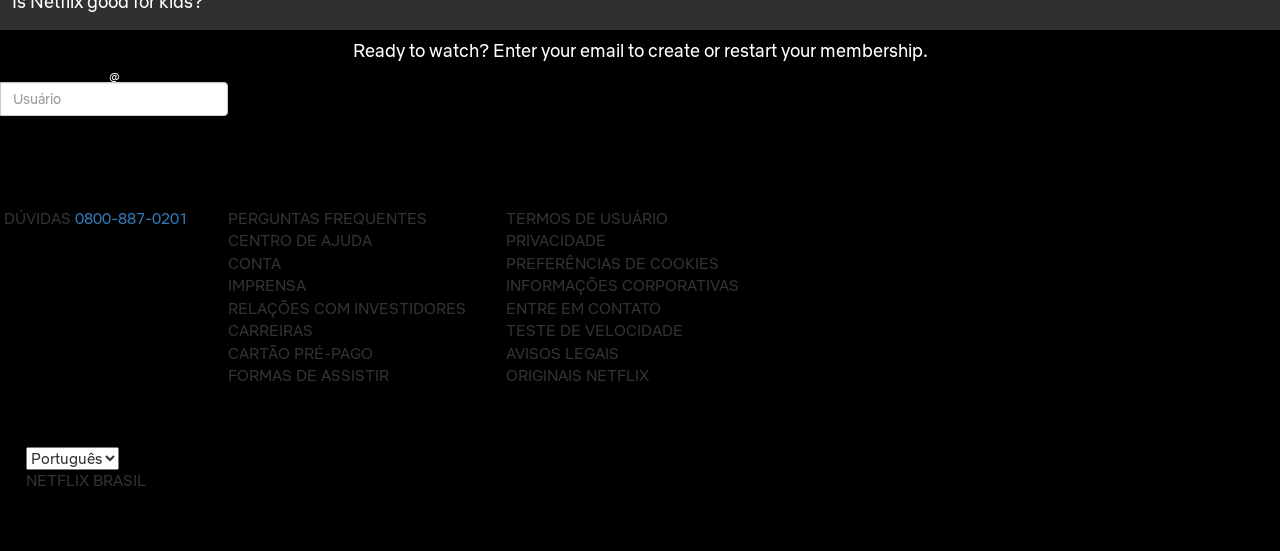
==== commit 7787895c: "3" ====
--- a/docs/index.html
+++ b/docs/index.html
@@ -741,6 +741,9 @@
                 position: absolute;
                 text-align: left;
             }
+            html{
+                background-color: #000;
+            }
             .select_idiom{
                 display: flex;
                 align-items: center;
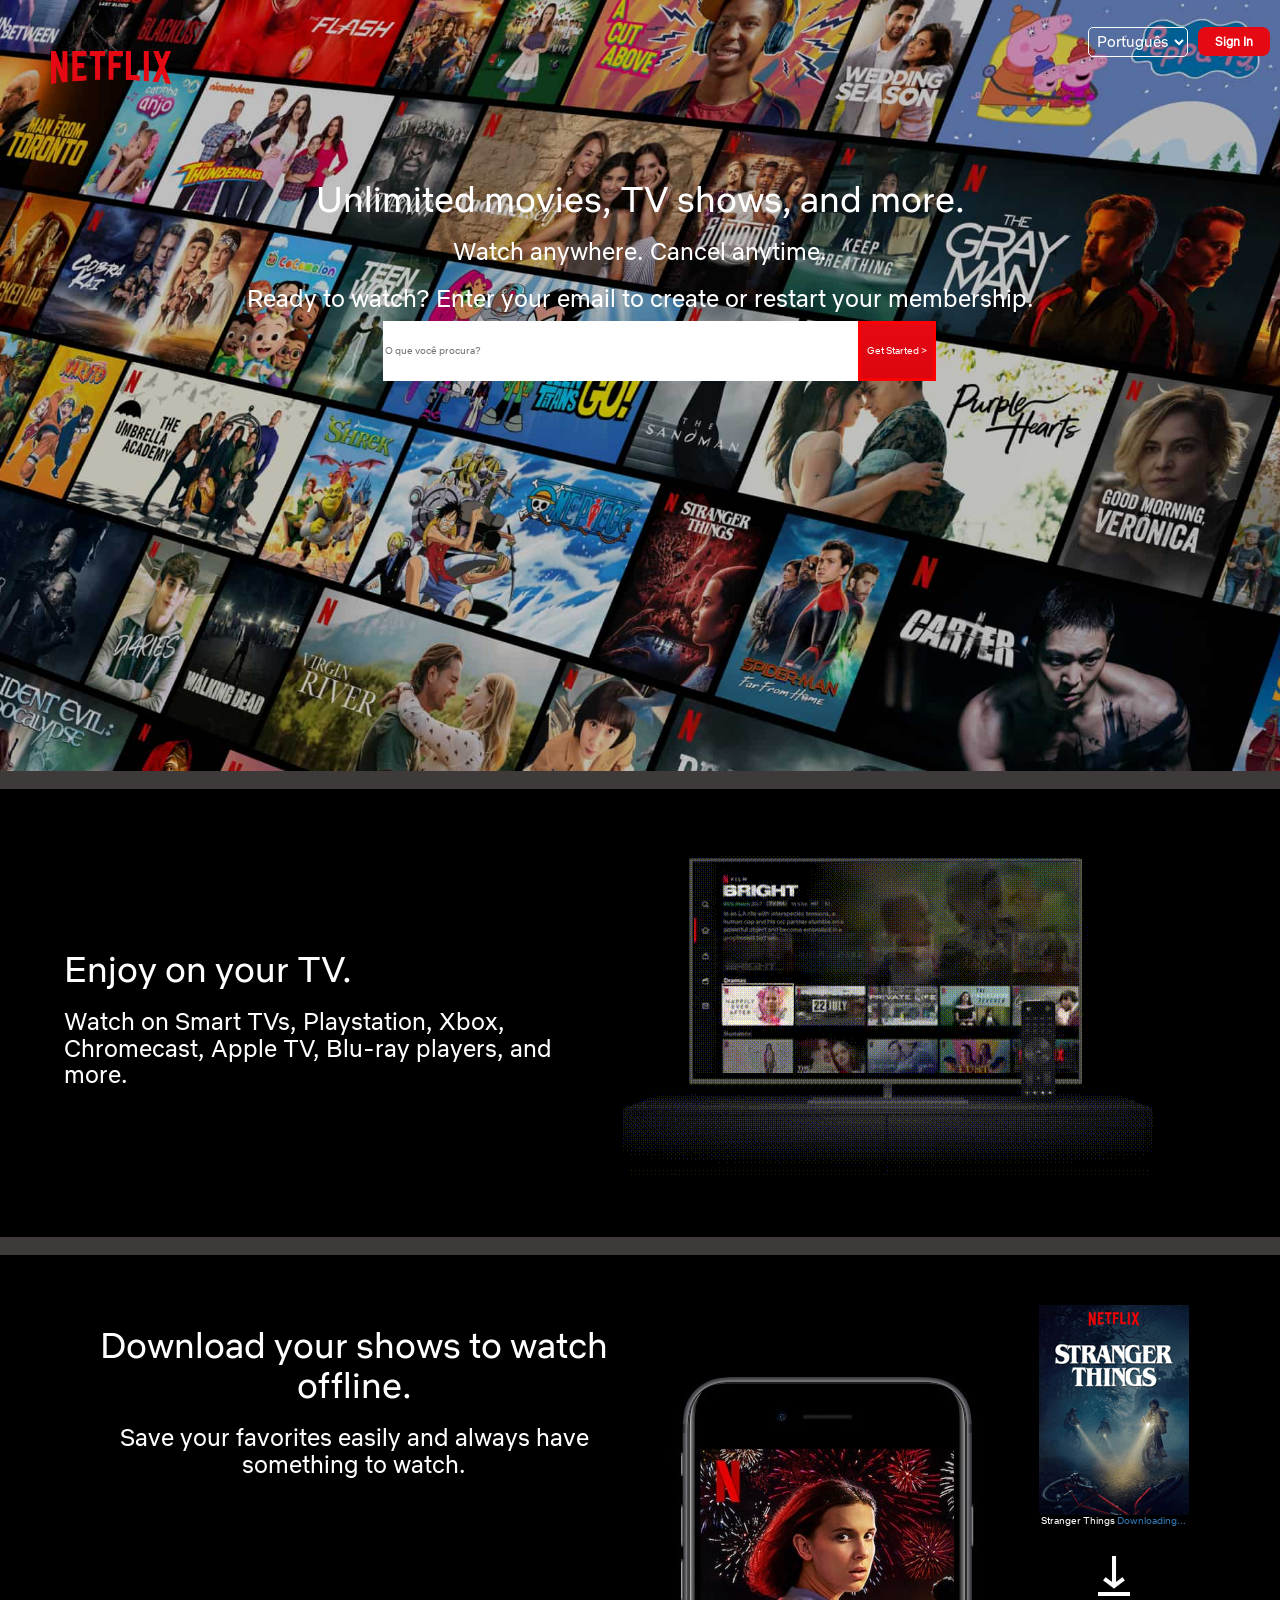
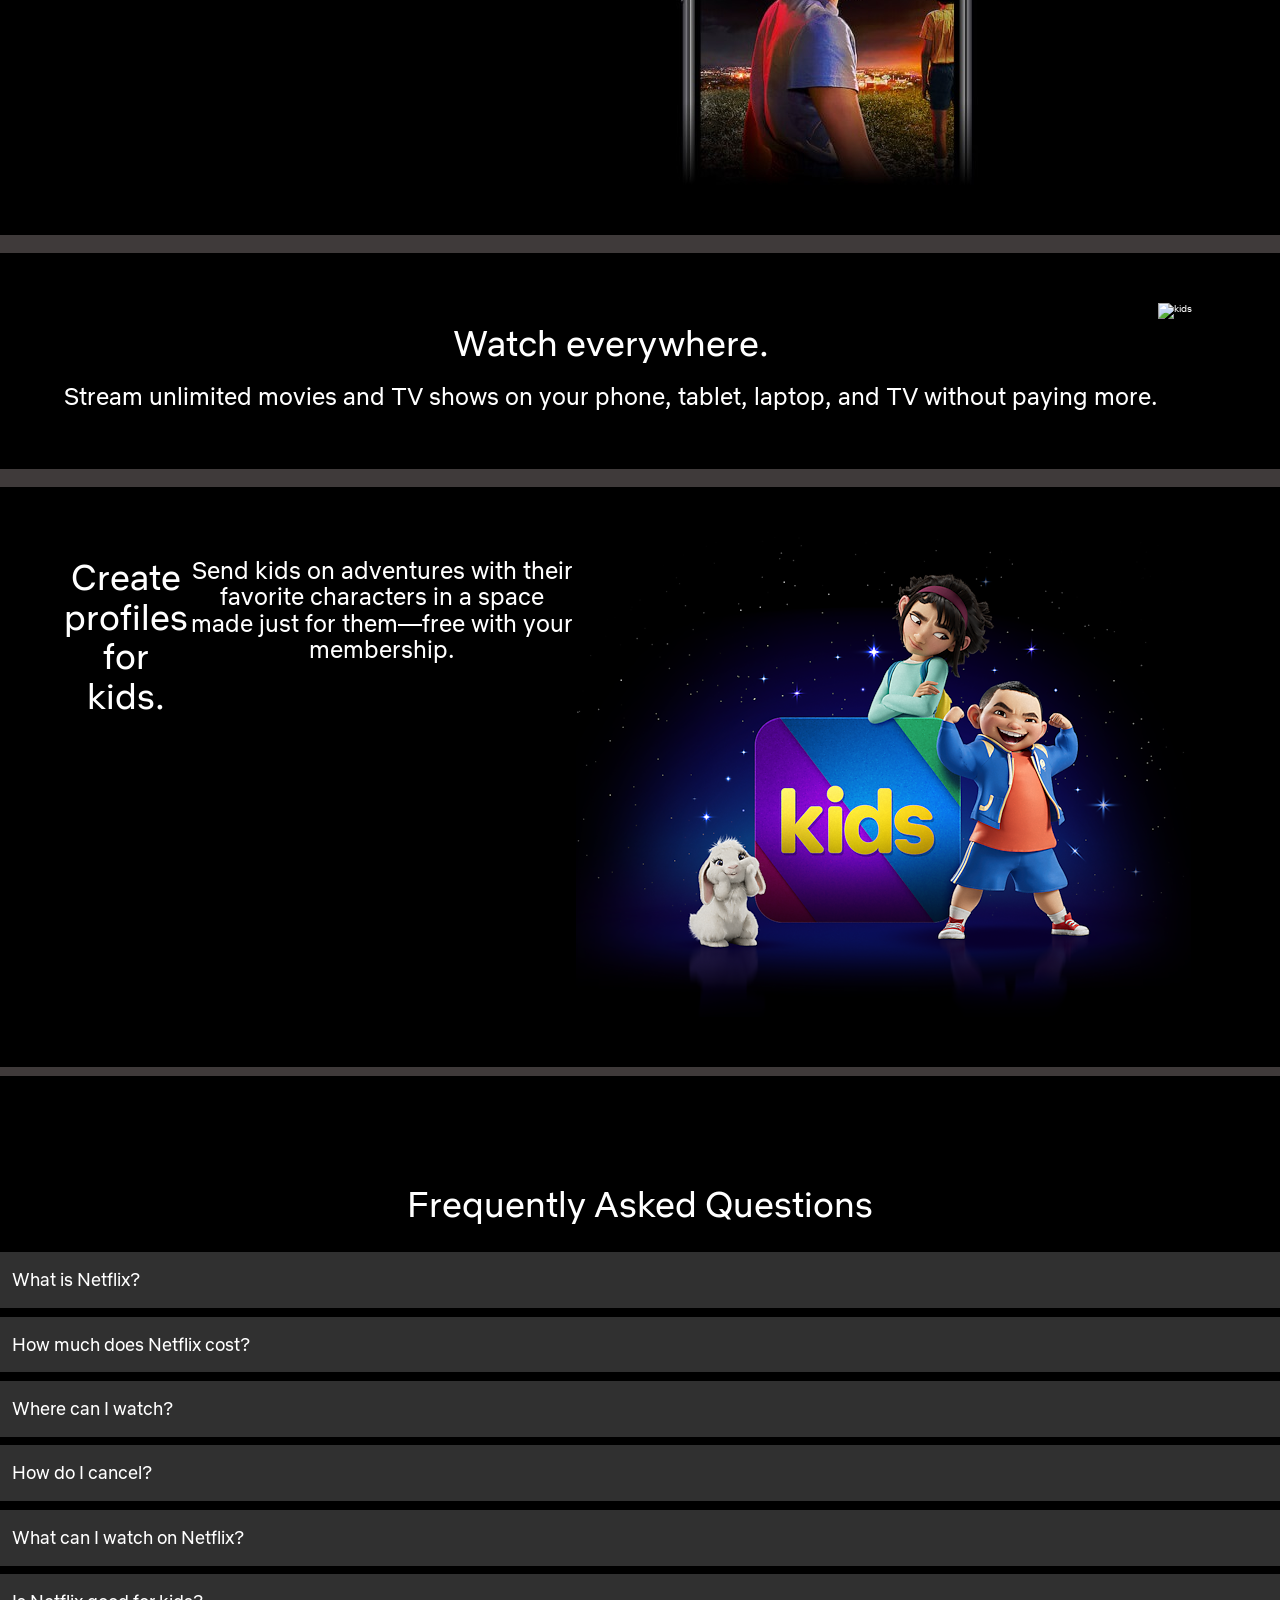
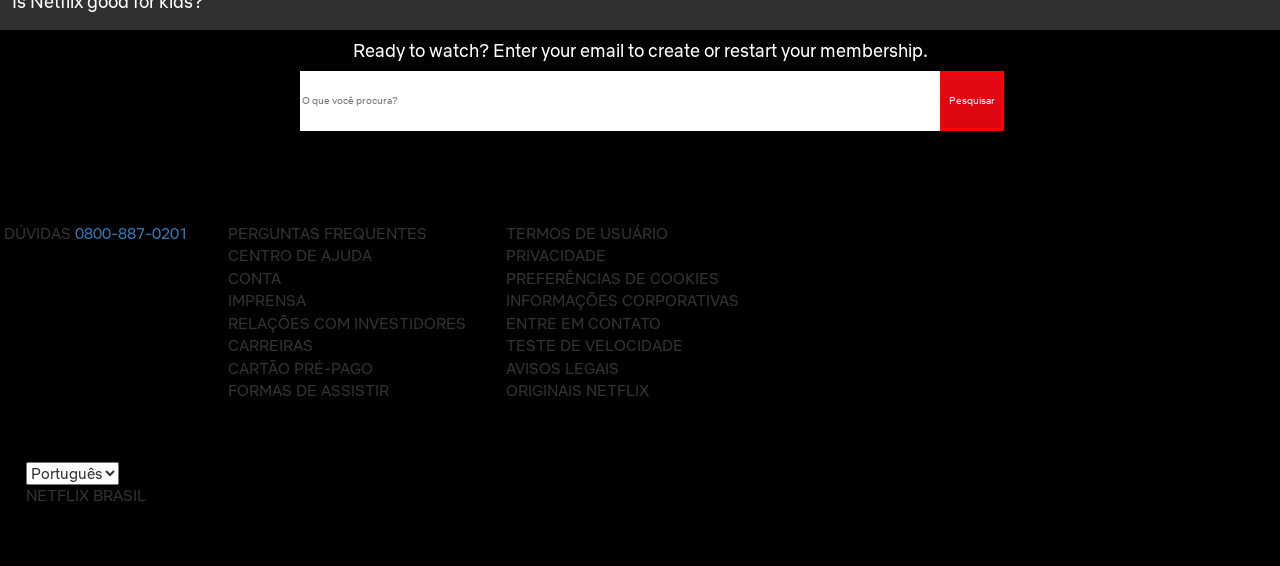
==== commit 4f8b1a3f: "3" ====
--- a/docs/index.html
+++ b/docs/index.html
@@ -142,11 +142,12 @@
         <h3>
             Ready to watch? Enter your email to create or restart your membership.
         </h3>
-        <div class="label-float">
-            <input type="text" placeholder=" " required/>
-            <label>Email address</address></label>
-            <button class="style-submit" type='submit'>Get Started ></button>
-          </div>
+        
+        <form>
+            <input type='text' name='pesquisa' placeholder='O que você procura?'>
+            <button type='submit'>Get Started ></button>
+          </form>
+       
         </div>
     </header>
 
@@ -160,6 +161,36 @@
 
 
         <style>
+            input{
+            
+                width:50%;
+                height: 60px;
+            }
+form{
+    position: relative;
+    left: -20px;
+    right: 0;
+    margin-left: auto;
+    margin-right: auto;
+}
+
+    form > input {
+      border: none;
+
+    }
+
+    form > button {
+
+        position: absolute;
+        height: 60px;
+        background-color: #e50914;
+        background-image: linear-gradient(180deg,#e50914,#db0510);
+        box-shadow: 0 1px 0rgba(0,0,0,.45);
+        color: #fff;
+        border: solid red;
+        color: #fff;
+
+    }
             * {
                 letter-spacing: 0!important;
             }
@@ -664,12 +695,10 @@
             </style>
               <div class="form"></div>
               <h4>Ready to watch? Enter your email to create or restart your membership.</h4>
-              <div class="input-group mb-3">
-                <div class="input-group-prepend">
-                  <span class="input-group-text" id="basic-addon1">@</span>
-                </div>
-                <input type="text" class="form-control" placeholder="Usuário" aria-label="Usuário" aria-describedby="basic-addon1">
-              </div>
+              <form action='/' method='post'>
+                <input type='text' name='pesquisa' placeholder='O que você procura?'>
+                <button type='submit'>Pesquisar</button>
+              </form>
         </section>
         <style>
             .site-footer-wrapper {
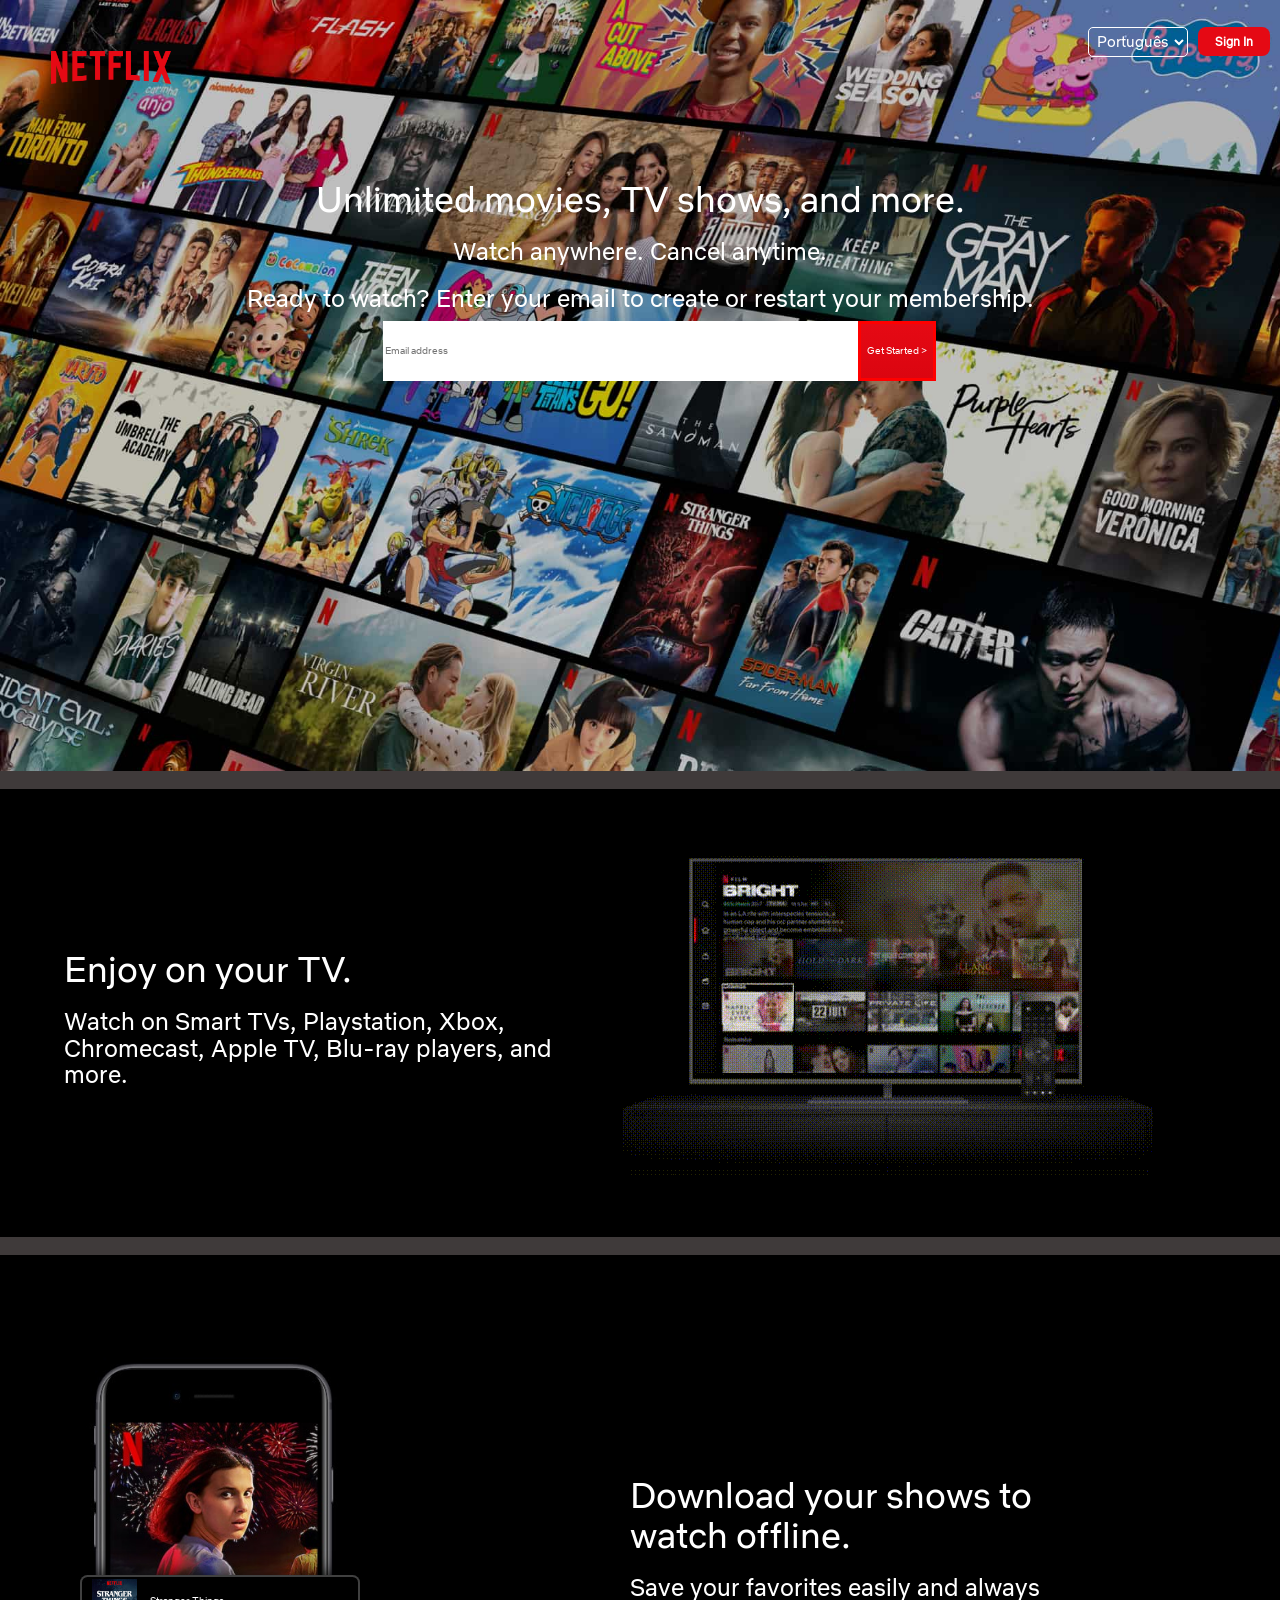
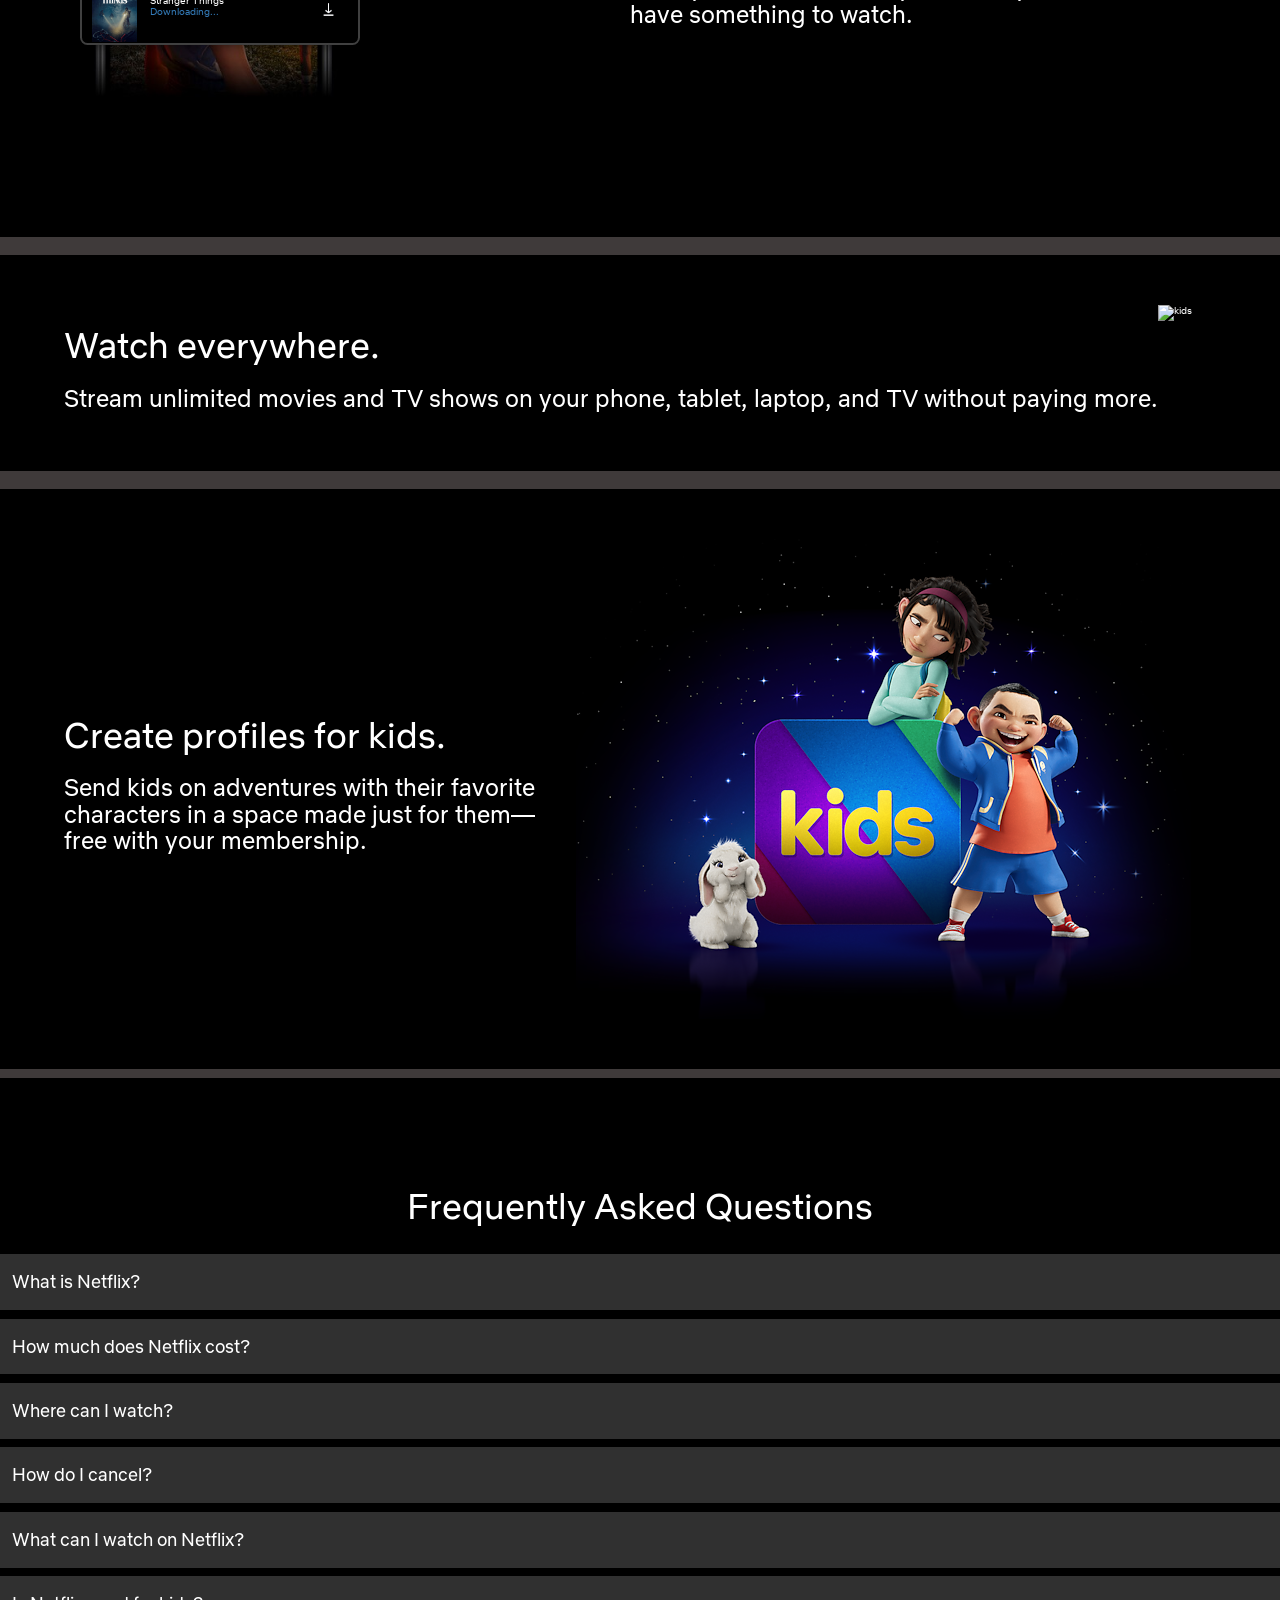
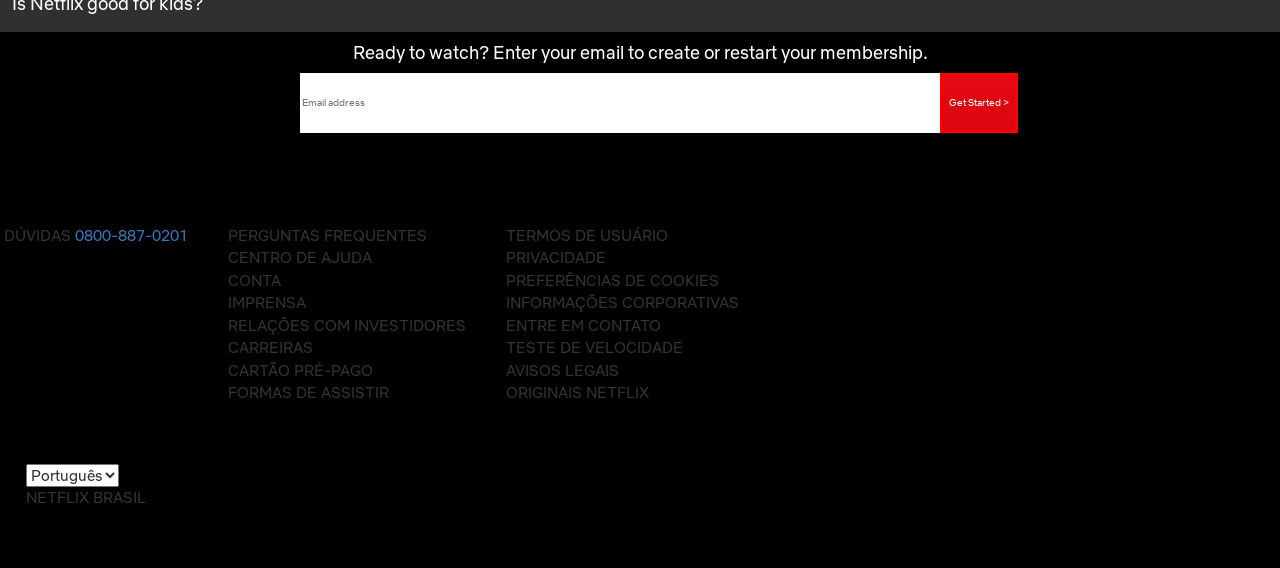
==== commit 4ead96bc: "3" ====
--- a/docs/index.html
+++ b/docs/index.html
@@ -144,7 +144,7 @@
         </h3>
         
         <form>
-            <input type='text' name='pesquisa' placeholder='O que você procura?'>
+            <input type='text' name='pesquisa' placeholder='Email address'>
             <button type='submit'>Get Started ></button>
           </form>
        
@@ -318,8 +318,84 @@
     width: auto;
 }
 
-/**/
-
+/**/           
+ @media only screen and (min-width:955px){   
+    .sec--3{
+        position:absolute;
+        height: 600px;
+    }
+    .box-shot{
+            display: inline-block;
+            align-items: left;
+            width: 45px;
+            left: 0;
+
+            }
+            .mob-img{
+                margin: auto;
+                display: block;
+                position: absolute;
+                max-width: 300px;
+                max-height: 500px;
+
+            }
+            .anim-but-select{
+                position: absolute;
+                top:390px;
+                left: 220px;
+                z-index: 999;
+            }
+      
+            .anim-button-download {
+               
+                left: 0;
+                position: absolute;
+                align-items: center;
+                background: #000;
+                border: 2px solid hsla(0,0%,100%,.25);
+                border-radius: .75em;
+                bottom: 18%;
+                box-shadow: 0 0 2em 0 #000;
+                display: flex;
+                left: 50%;
+                margin: 0 auto;
+                min-width: 15em;
+                padding: .25em .65em .1em 1em;
+                position: absolute;
+                transform: translateX(-50%);
+                min-width: 280px;
+                min-height:2px;
+              
+            }
+            .gif-down{
+                display: flex;
+                width: 45px;
+                position: absolute;
+                right: 0;
+                top:0;
+                bottom:0;
+                margin-top: auto;
+                margin-bottom: auto;
+                padding-right: 5%;
+                align-items: center;
+            }
+            .brek{
+                margin-left: 5%;
+                width: 120px;
+                overflow-wrap: break-word;
+                text-align: left;
+            }
+        .style-text{
+            text-align: right;
+            position: absolute;
+            display: inline;
+            width: 450px;
+            text-align: left;
+            right: 200px;
+            min-width: 200px;
+            top: 200px;
+        }}
+     
 
         </style>
 
@@ -508,8 +584,8 @@
         </section>
         
 
-        <section class="sec-3">
-            <div>
+        <section class="sec-3 sec--3">
+            <div class="style-text">
             <h1>
                 Download your shows to watch offline.
             </h1>
@@ -518,6 +594,7 @@
             </h3>
         </div>
             <img class="mob-img" src="mobile-0819.jpg" alt="">
+            
             <div class="anim-but-select">
             <div class="anim-button-download">
                 <img class="box-shot" src="boxshot.png" alt="">
@@ -528,9 +605,14 @@
         </section>
 
         <section class="sec-3">
+            <div class="text-align-style">
+                <div>
+                    <h1>Watch everywhere.</h1>
+                    <h3>Stream unlimited movies and TV shows on your phone, tablet, laptop, and TV without paying more.</h3>
+                </div>
+            </div>
             <div>
-            <h1>Watch everywhere.</h1>
-            <h3>Stream unlimited movies and TV shows on your phone, tablet, laptop, and TV without paying more.</h3>
+           
             </div>
             <img class="kids-a-img"src="20220815_185121.gif" alt="kids">
            
@@ -538,8 +620,13 @@
 
 
         <section class="sec-3">
-            <h1>Create profiles for kids.</h1>
-            <h3>Send kids on adventures with their favorite characters in a space made just for them—free with your membership.</h3>
+            <div class="text-align-style">
+                <div>
+                    <h1>Create profiles for kids.</h1>
+                    <h3>Send kids on adventures with their favorite characters in a space made just for them—free with your membership.</h3>
+                </div>
+            </div>
+           
             <img class="kids-a-img"src="kid.png" alt="kids">
         </section>
         <style>
@@ -631,6 +718,12 @@
 
                 @media only screen and (max-width: 349px), only screen and (min-width: 350px) and (max-width: 399px), only screen and (min-width: 400px) and (max-width: 549px)
             {
+                .text-align-style{
+                    text-align: center;
+                    display: block;
+                    justify-content: space-between;
+                    align-items: center;
+        } 
                 header {
             height: calc(100vh - 100px);
         }
@@ -691,13 +784,14 @@
                 display: flex;
                 flex-direction: column;
              }
+             
 
             </style>
               <div class="form"></div>
               <h4>Ready to watch? Enter your email to create or restart your membership.</h4>
-              <form action='/' method='post'>
-                <input type='text' name='pesquisa' placeholder='O que você procura?'>
-                <button type='submit'>Pesquisar</button>
+              <form>
+                <input type='text' name='pesquisa' placeholder='Email address'>
+                <button type='submit'>Get Started ></button>
               </form>
         </section>
         <style>
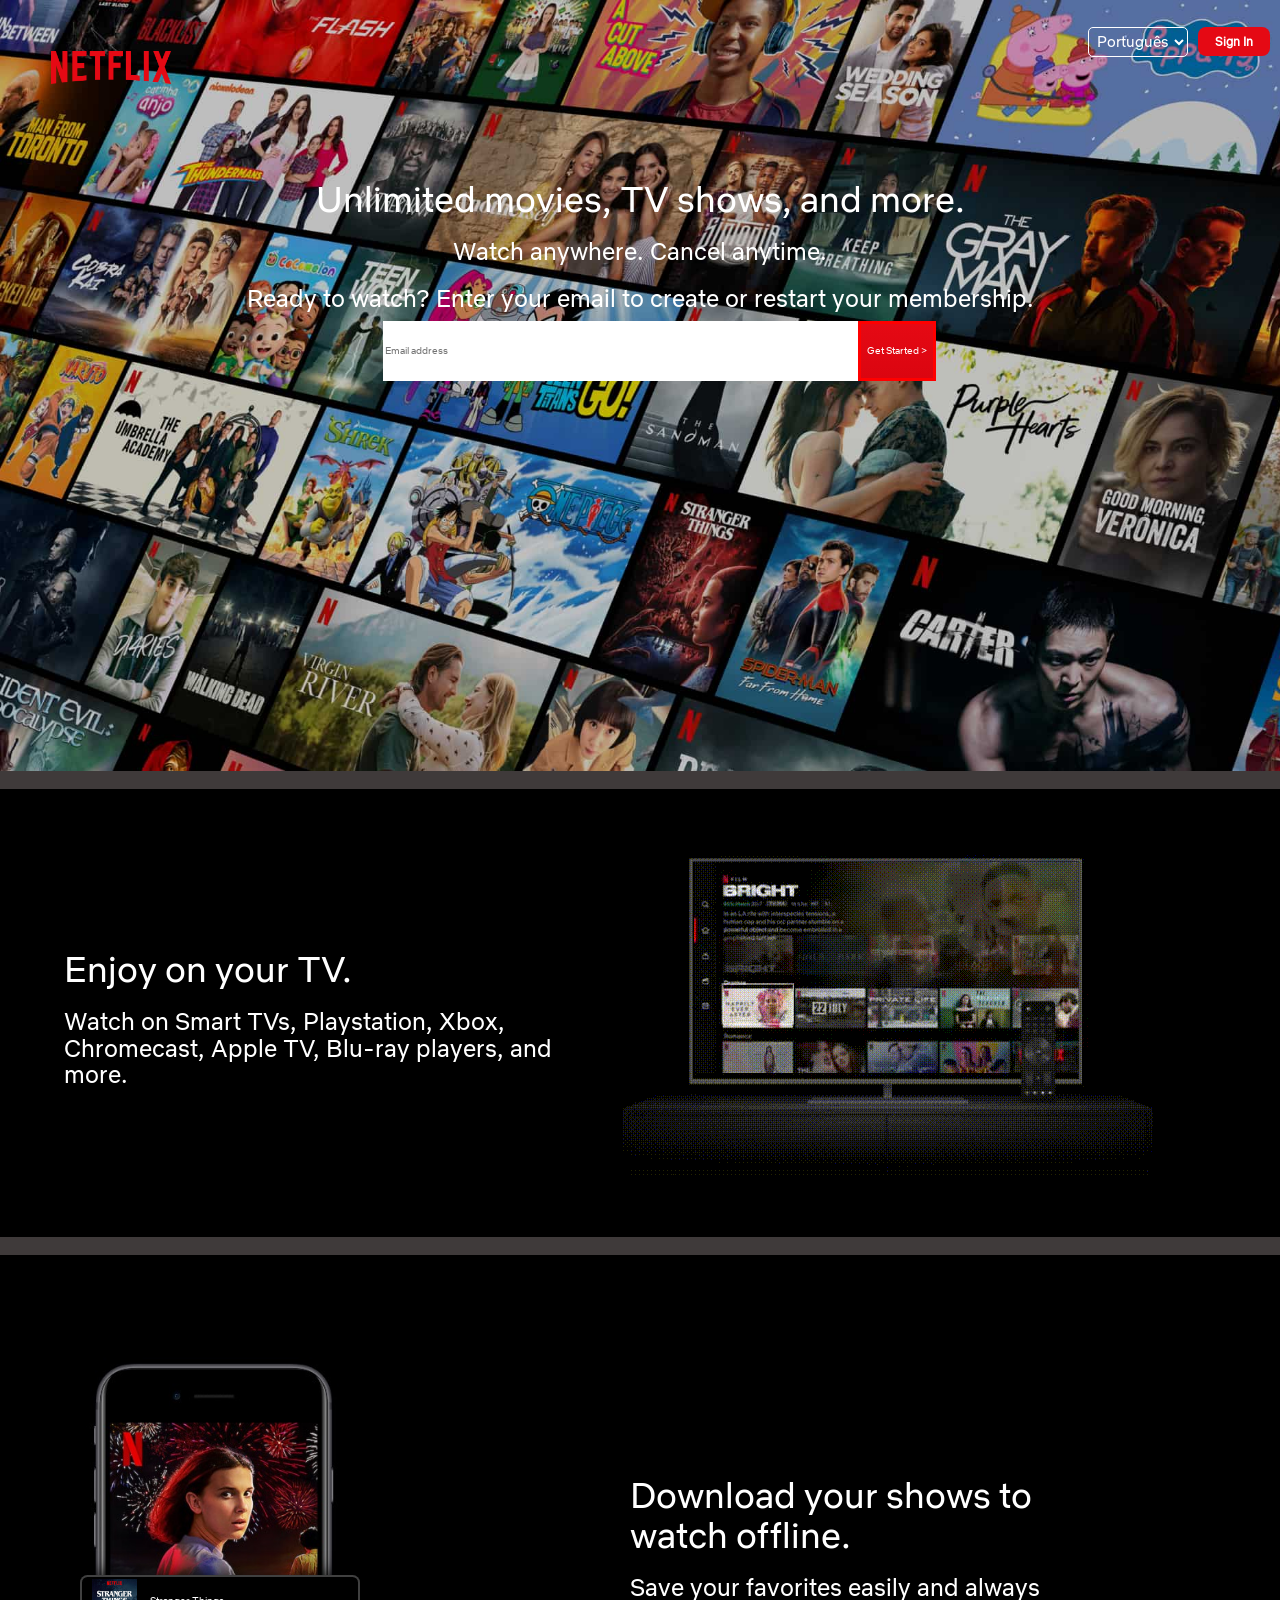
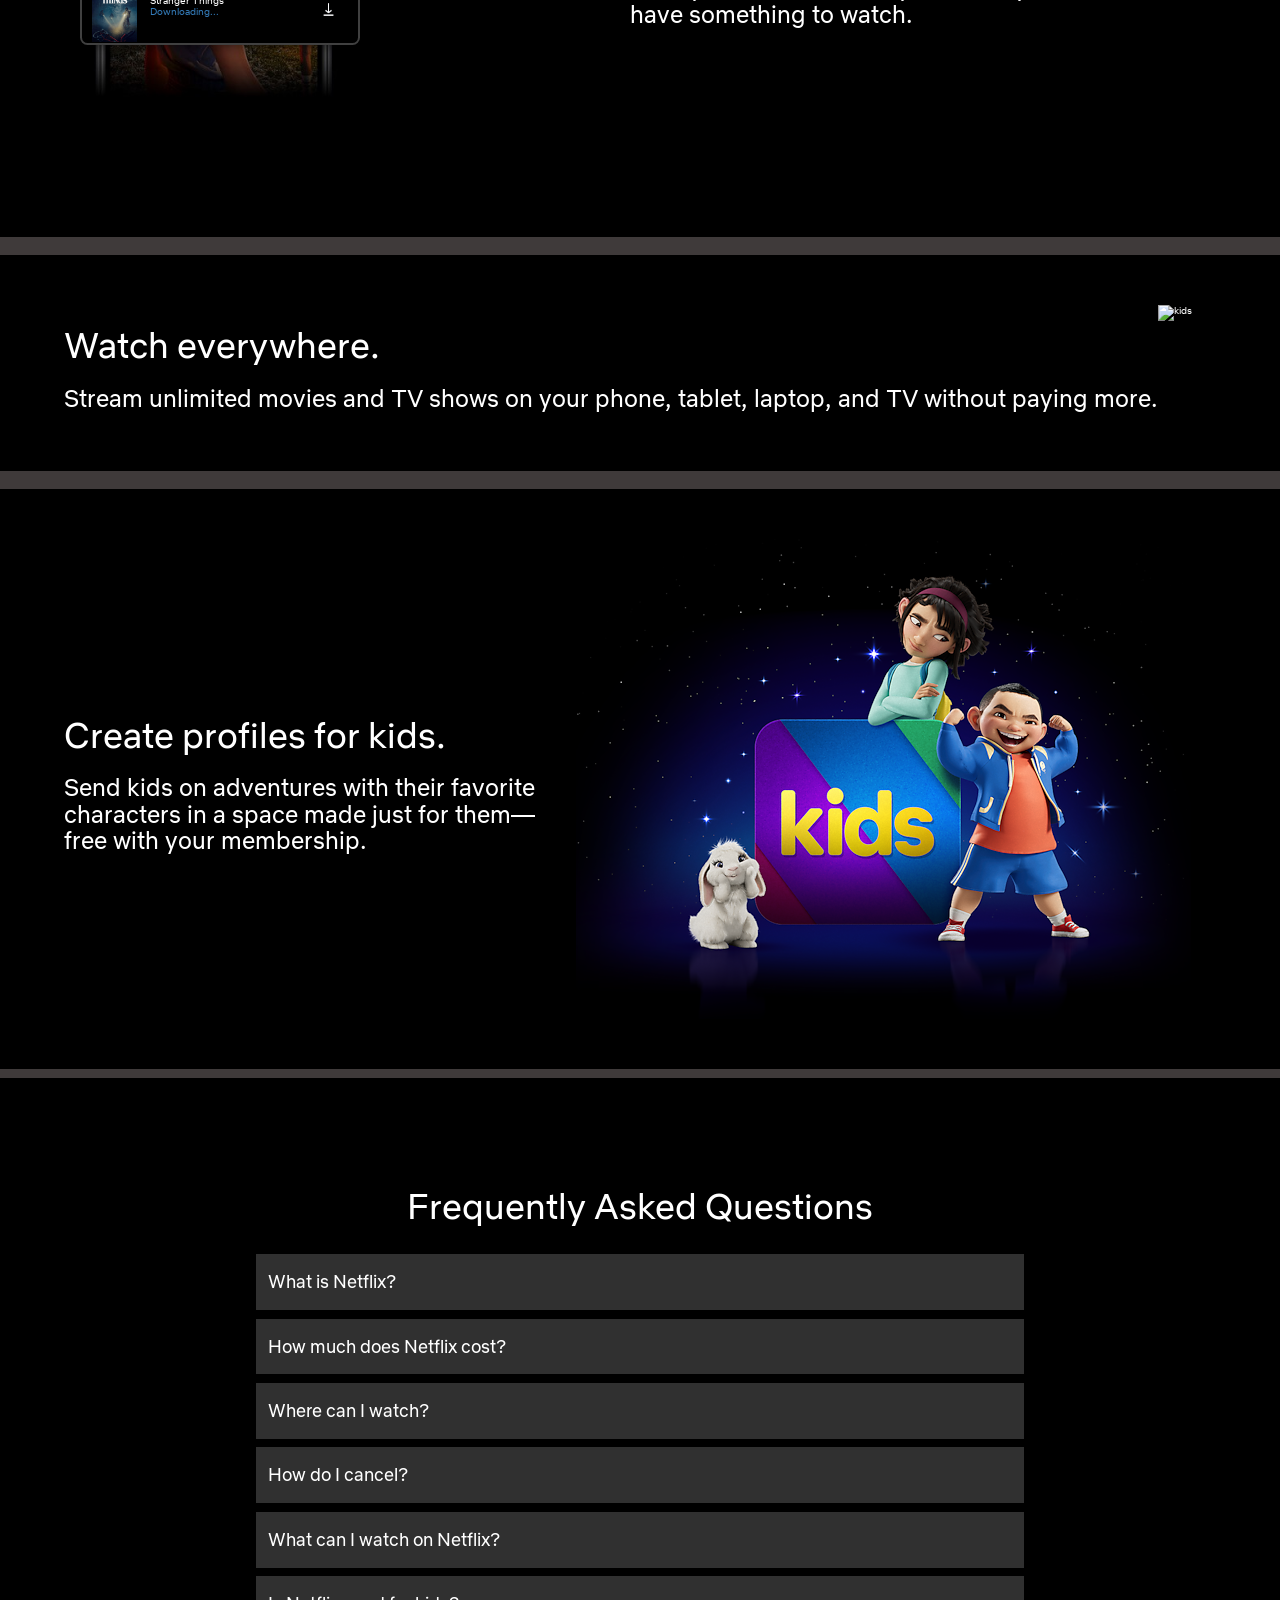
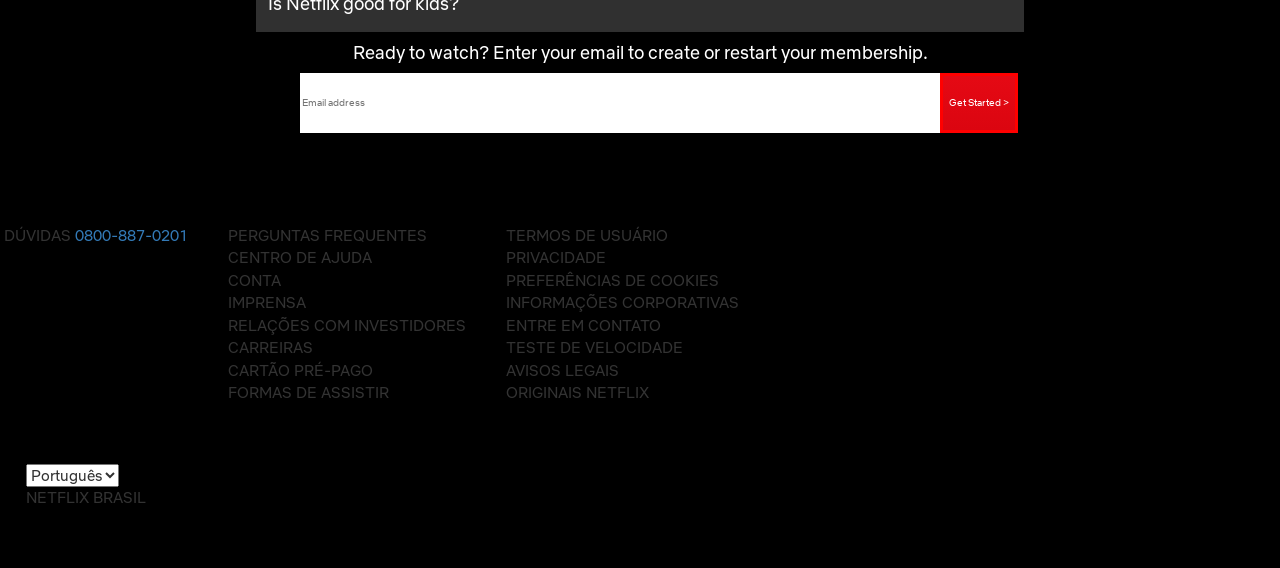
==== commit 53946a10: "3" ====
--- a/docs/index.html
+++ b/docs/index.html
@@ -1,908 +1,753 @@
 <!DOCTYPE html>
-<!--[if lt IE 7]>      <html class="no-js lt-ie9 lt-ie8 lt-ie7"> <![endif]-->
-<!--[if IE 7]>         <html class="no-js lt-ie9 lt-ie8"> <![endif]-->
-<!--[if IE 8]>         <html class="no-js lt-ie9"> <![endif]-->
-<!--[if gt IE 8]>      <html class="no-js"> <!--<![endif]-->
-<html lang="pt-br">
-    <head>
-        <meta charset="utf-8">
-        <meta http-equiv="X-UA-Compatible" content="IE=edge">
-        <title>Netflix Brazil - Watch TV Shows Online, Watch Movies Online</title>
-        <meta name="description" content="">
-        <meta name="viewport" content="width=device-width, initial-scale=1">
-        <link rel="stylesheet" href="style.css">
-        <link rel="stylesheet" href="https://maxcdn.bootstrapcdn.com/bootstrap/3.4.1/css/bootstrap.min.css">
-        <script src="https://ajax.googleapis.com/ajax/libs/jquery/3.6.0/jquery.min.js"></script>
-        <script src="https://maxcdn.bootstrapcdn.com/bootstrap/3.4.1/js/bootstrap.min.js"></script>
-    </head>
-    <style>
-        @font-face {
-            font-family: 'Netflix';
-            src: URL('NetflixSans_W_Rg.ttf') format('truetype');
-        }
-        body{
-            scroll-behavior: auto;
-            scroll-behavior: smooth;
-            font-family: Netflix;
-            align-items: center;
-            margin-left: auto;
-            margin-right: auto;
-            height: 100%;
-            width: 100%;
-           
-            font-size: 1rem;
-            line-height: 1.1;
-            margin-bottom: .5rem;
-}
-            
-        
-        header {
-            border-bottom: 9px solid rgb(63, 58, 58);
-            height: calc(100vh - 120px);
-            background-image:url("background.jpg");
-            background-repeat: no-repeat;
-            background-size: cover;
-            
-      
-
-        }
-
-    </style>
-          <style>
-
-            .logo_netfix{
-                margin-top: 4%;
-                margin-left: 4%;
-                max-width: 120px;
-                min-width: 120px;
-            }
-            .btn-1{
-                width: 20px;
-                height: 20px;
-                overflow: hidden;
-                padding-left: 1.375rem;
-                padding-right: 1.375rem;
-                white-space: nowrap;
-} .a_b{
-    border-radius: 8px;
-    border: transparent;
-    font-size: 12px;
-    width: auto;
-    height: auto;
-    background-color: #e50914;
-    float: right;
-    font-weight: 700;
-    line-height: normal;
-    padding: 7px 17px;
-    color: white;
-}
-.btn-1{
-    margin: 0 10px;
-}
-.ui{
-    font-size: 1.5em;
-    color: white;
-    background-color: transparent;
-    border: solid 1px;
-    width: 100px;
-    text-align: center;
-    height: 30px;
-    font-weight: 400;
-    border-radius: 5px;
-}
-.but-flex{
-    display: flex;
-    justify-content: space-evenly;
-    align-items: center;
-}
-.disp-flex-{
-    display: flex;
-    align-items: center;
-    justify-content: space-between;
-}
-
-.card {
-                  
-  
-                font-size: 1em;
-            
-                text-align: center;
-                color: white;
-
-                color: #fff;
-                margin-bottom: 0;
- 
-                position: relative;
-}
-</style>
-
-
-<body>
-
-
-    <header>
-        <div class="disp-flex-">
-        <img class="logo_netfix" src="netflix-logo-5.png" alt="">
-        <div class="but-flex">
-            <select class="ui " tabindex="0" placeholder="lang-switcher" (change)="changeLanguage($event.target.value)">
-                <option [selected]="language === 'br'" value="br" data-language="pt" data-country="BR">Português</option>
-                <option [selected]="language === 'en'" value="en" data-language="en" data-country="BR">English</option>
-            </select>
-            <button class="btn-1  a_b" type="button">Sign In</h1></button>
-        </div>
-        </div>
-
-        <div class="card">
-        <h1>
-            Unlimited movies, TV shows, and more.
-        </h1>
-        <h3>
-            Watch anywhere. Cancel anytime.
-        </h3>
-        <h3>
-            Ready to watch? Enter your email to create or restart your membership.
-        </h3>
-        
-        <form>
-            <input type='text' name='pesquisa' placeholder='Email address'>
-            <button type='submit'>Get Started ></button>
-          </form>
-       
-        </div>
-    </header>
-
-
-
-
-
-
-
-
-
-
-        <style>
-            input{
-            
-                width:50%;
-                height: 60px;
-            }
-form{
-    position: relative;
-    left: -20px;
-    right: 0;
-    margin-left: auto;
-    margin-right: auto;
-}
-
-    form > input {
-      border: none;
-
-    }
-
-    form > button {
-
-        position: absolute;
-        height: 60px;
-        background-color: #e50914;
-        background-image: linear-gradient(180deg,#e50914,#db0510);
-        box-shadow: 0 1px 0rgba(0,0,0,.45);
-        color: #fff;
-        border: solid red;
-        color: #fff;
-
-    }
-            * {
-                letter-spacing: 0!important;
-            }
-            .grad {
-                
-                min-height:491.9px;
-                min-width: 327px;
-                width: 100%;
-                background: rgba(0,0,0,.4);
-                background-image: linear-gradient(0deg,rgba(0,0,0,.8) 0,transparent 60%,rgba(0,0,0,.8));
-            }
-            .grad{
-                background-image: url('background.jpg');
-                background-repeat: no-repeat;
-                background-attachment: fixed;
-                background-size: cover;
-
-            }
-            
-
-
-           .card {
-                margin: 0 auto;
-                max-width: 950px;
-                padding: 75px 0;
-                position: relative;
-                text-align: center;
-                width: 100%;
-                z-index: 999;
-            }
-
-            #email {
-                width: 90%;
-                height: 60px;
-            }
-
-            .label-float {
-                
-  position: relative;
-  padding-top: 13px;
-}
-
-.label-float input {
-  border: 1px solid lightgrey;
-  border-radius: 1px;
-  outline: none;
-  min-width: 250px;
-  padding: 15px 20px;
-  font-size: 16px;
-  transition: all .1s linear;
-  -webkit-transition: all .1s linear;
-  -moz-transition: all .1s linear;
-  -webkit-appearance: none;
-}
-
-.label-float input:focus {
-  border: 2px solid #3951b2;
-}
-
-.label-float input::placeholder {
-  color: transparent;
-}
-
-.label-float label {
-  pointer-events: none;
-  position: absolute;
-  top: calc(80% - 150px);
-  left: 15px;
-  transition: all .1s linear;
-  -webkit-transition: all .1s linear;
-  -moz-transition: all .1s linear;
-  background-color: white;
-  padding: 5px;
-  box-sizing: border-box;
-}
-
-.label-float input:required:invalid+label {
-  color: rgb(10, 10, 10);
-}
-
-.label-float input:focus:required:invalid {
-  border: 2px solid rgba(104, 190, 247, 0.897);
-}
-
-
-.label-float input:focus+label,
-.label-float input:not(:placeholder-shown)+label {
-  font-size: 13px;
-  top: 0;
-  color: #3951b2;
-}
-
-
-.label-float {
-  border: 2px solid #ccc;
-  display: inline-block;
-  padding: 4px;
-  height: 60px;
-  background-color: rgb(255, 255, 255);
-}
-
-.label-float > input {
-  border: none
-}
-
-.label-float > button {
-
-    background-color: #e50914;
-    background-image: linear-gradient(180deg,#e50914,#db0510);
-    box-shadow: 0 1px 0rgba(0,0,0,.45);
-    color: #fff;
-
-  border: none;
-  color: #fff;
-  padding: 4px 10px;
-  height:59px;
-
-
-  align-items: center;
-    display: inline-flex;
-    flex-direction: row;
-    line-height: normal;
-    margin: 0.25em auto;
-    padding: 0 1em;
-    width: auto;
-}
-
-/**/           
- @media only screen and (min-width:955px){   
-    .sec--3{
-        position:absolute;
-        height: 600px;
-    }
-    .box-shot{
-            display: inline-block;
-            align-items: left;
-            width: 45px;
-            left: 0;
-
-            }
-            .mob-img{
-                margin: auto;
-                display: block;
-                position: absolute;
-                max-width: 300px;
-                max-height: 500px;
-
-            }
-            .anim-but-select{
-                position: absolute;
-                top:390px;
-                left: 220px;
-                z-index: 999;
-            }
-      
-            .anim-button-download {
-               
-                left: 0;
-                position: absolute;
-                align-items: center;
-                background: #000;
-                border: 2px solid hsla(0,0%,100%,.25);
-                border-radius: .75em;
-                bottom: 18%;
-                box-shadow: 0 0 2em 0 #000;
-                display: flex;
-                left: 50%;
-                margin: 0 auto;
-                min-width: 15em;
-                padding: .25em .65em .1em 1em;
-                position: absolute;
-                transform: translateX(-50%);
-                min-width: 280px;
-                min-height:2px;
-              
-            }
-            .gif-down{
-                display: flex;
-                width: 45px;
-                position: absolute;
-                right: 0;
-                top:0;
-                bottom:0;
-                margin-top: auto;
-                margin-bottom: auto;
-                padding-right: 5%;
-                align-items: center;
-            }
-            .brek{
-                margin-left: 5%;
-                width: 120px;
-                overflow-wrap: break-word;
-                text-align: left;
-            }
-        .style-text{
-            text-align: right;
-            position: absolute;
-            display: inline;
-            width: 450px;
-            text-align: left;
-            right: 200px;
-            min-width: 200px;
-            top: 200px;
-        }}
-     
-
-        </style>
-
-
-
-
-
-
-
-
-
-
-
-
-
-
-
-
-
-
-
-
-
-
-
-
-
-
-
-
-
-
-
-        <style>
-            @media only screen and (max-width: 349px), only screen and (min-width: 350px) and (max-width: 399px), only screen and (min-width: 400px) and (max-width: 549px)
-            {
-            .sec-3 {
-                font-size: 1.125rem;
-            }
-            .brek{
-                margin-left: 5%;
-                width: 120px;
-                overflow-wrap: break-word;
-                text-align: left;
-            }
-            .break-line{
-                color: #0071eb;
-                font-size: .75em;
-                font-weight: 400;
-           
-            }
-            
-            h1{
-                font-size: 27px;
-                 margin: 0 0 .4em;
-            }
-            .mob-img{
-                margin: auto;
-                display: block;
-                position: relative;
-                top: -15px;
-                max-width: 430px;
-                max-height: 500px;
-
-            }
-            .sec-3{
-               
-               
-                font-size: 1em;
-                padding-top: 6%;
-                padding-bottom: 6%;
-                background-color: black;
-                text-align: center;
-                color: white;
-                margin-left:auto;
-                margin-right: auto;
-              
-
-                color: #fff;
-                margin-bottom: 0;
-                padding: 50px 5%;
-                position: relative;
-            }
-            
-            .anim-button-download {
-                align-items: center;
-                background: #000;
-                border: 2px solid hsla(0,0%,100%,.25);
-                border-radius: .75em;
-                bottom: 8%;
-                box-shadow: 0 0 2em 0 #000;
-                display: flex;
-                left: 50%;
-                margin: 0 auto;
-                min-width: 15em;
-                padding: .25em .65em .1em 1em;
-                position: absolute;
-                transform: translateX(-50%);
-                min-width: 280px;
-                min-height: 30px;
-              
-            }
-            .box-shot{
-                margin-top: auto;
-                margin-bottom: auto;
-                display: flex;
-                align-items: center;
-                width: 30px;
-                left: 0;
-            }
-
-
-            .gif-down{
-                display: flex;
-                width: 45px;
-                position: absolute;
-                right: 0;
-                top:0;
-                bottom:0;
-                margin-top: auto;
-                margin-bottom: auto;
-                padding-right: 5%;
-                align-items: center;
-            }}
-            .kids-a-img{
-                max-width: 100%;
-            }
-            /*mobile*/
-
-             /*desktop*/
-             .sec-3{
-                border-bottom: 9px solid rgb(63, 58, 58);
-            
-                font-size: 1em;
-                padding-top: 6%;
-                padding-bottom: 6%;
-                background-color: black;
-                text-align: center;
-                color: white;
-                margin-left:auto;
-                margin-right: auto;
-              
- 
-                color: #fff;
-                margin-bottom: 0;
-                padding: 50px 5%;
-                position: relative;
-            }
-            @media only screen and (min-width:955px){
-                .sec-3{
-                display: flex;
-                border-top: 9px solid rgb(63, 58, 58);
-               
-                font-size: 1em;
-                padding-top: 6%;
-                padding-bottom: 6%;
-                background-color: black;
-                text-align: center;
-                color: white;
-                margin-left:auto;
-                margin-right: auto;
-              
-
-                color: #fff;
-                margin-bottom: 0;
-                padding: 50px 5%;
-                position: relative;
-            }
-        }
-        .text-align-style{
-            text-align: left;
-            display: flex;
-            justify-content: space-between;
-            align-items: center;
-        } 
-        </style>
-        <section class="sec-3">
-        <div class="text-align-style">
-            <div>
-            <h1>Enjoy on your TV.</h1>
-            <h3>Watch on Smart TVs, Playstation, Xbox, Chromecast, Apple TV, Blu-ray players, and more.</h3>
-            </div>
-        </div>
-            <img class="kids-a-img"src="20220815_185049.gif" alt="kids">
-        
-        </section>
-        
-
-        <section class="sec-3 sec--3">
-            <div class="style-text">
-            <h1>
-                Download your shows to watch offline.
-            </h1>
-            <h3>
-                Save your favorites easily and always have something to watch.
-            </h3>
-        </div>
-            <img class="mob-img" src="mobile-0819.jpg" alt="">
-            
-            <div class="anim-but-select">
-            <div class="anim-button-download">
-                <img class="box-shot" src="boxshot.png" alt="">
-                <p class="brek">Stranger Things <a class="break-line">Downloading...</a></p</div>
-                <img class="gif-down" src="download-icon.gif" alt="">
-            </div>
-            </div>
-        </section>
-
-        <section class="sec-3">
-            <div class="text-align-style">
-                <div>
-                    <h1>Watch everywhere.</h1>
-                    <h3>Stream unlimited movies and TV shows on your phone, tablet, laptop, and TV without paying more.</h3>
-                </div>
-            </div>
-            <div>
-           
-            </div>
-            <img class="kids-a-img"src="20220815_185121.gif" alt="kids">
-           
-        </section>
-
-
-        <section class="sec-3">
-            <div class="text-align-style">
-                <div>
-                    <h1>Create profiles for kids.</h1>
-                    <h3>Send kids on adventures with their favorite characters in a space made just for them—free with your membership.</h3>
-                </div>
-            </div>
-           
-            <img class="kids-a-img"src="kid.png" alt="kids">
-        </section>
-        <style>
-            .set-in-line-bt{
-                display: break;
- 
-                font-size: 1em;
-                padding-top: 6%;
-                padding-bottom: 6%;
-                background-color: black;
-                text-align: center;
-                color: white;
-              
-              
-
-                color: #fff;
-                margin-bottom: 0;
-             
-                position: relative;
-            }
-            :root{
-                --clr: #303030;
-            }
-            .button-1,.button-2, .button-3, .button-4, .button-5, .button-6{
-                border: 0;
-                font-weight: 400;
-                margin-bottom: 1px;
-                padding: .8em 2.2em .8em 1.2em;
-                position: relative;
-                width: 100%;
-                background-color: var(--clr);
-                text-align: left;
-
-                margin-top:.6% ;
-
-                
-            }
-          #but-1,#but-2,#but-3,#but-4,#but-5,#but-6{
-           
-            padding: 1.2em;
-            text-align: left;
-            background-color: var(--clr);
-            margin-bottom: 1px;
-          }
-
-        </style>
-        <section class="set-in-line-bt">
-            <br>
-            <h1>Frequently Asked Questions</h1>
-            <br>
-            <button type="button" class="button-1" data-toggle="collapse" data-target="#but-1"><h4 class="inf-f">What is Netflix?</h4></button>
-            <div id="but-1" class="collapse">
-                <h4>Netflix is a streaming service that offers a wide variety of award-winning TV shows, movies, anime, documentaries, and more on thousands of internet-connected devices.</h4>
-                <h4>You can watch as much as you want, whenever you want without a single commercial – all for one low monthly price. There's always something new to discover and new TV shows and movies are added every week!</h4>
-              </div>
-
-            <button type="button" class="button-2" data-toggle="collapse" data-target="#but-2"><h4 class="inf-f">How much does Netflix cost?</h4></button>
-            <div id="but-2" class="collapse">
-                <h4>Watch Netflix on your smartphone, tablet, Smart TV, laptop, or streaming device, all for one fixed monthly fee. Plans range from BRL25.90 to BRL55.90 a month. No extra costs, no contracts.</h4>
-        
-              </div>
-
-              <button type="button" class="button-3" data-toggle="collapse" data-target="#but-3"><h4 class="inf-f">Where can I watch?</h4></button>
-              <div id="but-3" class="collapse">
-                <h4>Watch anywhere, anytime. Sign in with your Netflix account to watch instantly on the web at netflix.com from your personal computer or on any internet-connected device that offers the Netflix app, including smart TVs, smartphones, tablets, streaming media players and game consoles.</h4>
-                <br>
-                <h4>You can also download your favorite shows with the iOS, Android, or Windows 10 app. Use downloads to watch while you're on the go and without an internet connection. Take Netflix with you anywhere.</h4>
-              </div>
-
-              <button type="button" class="button-4" data-toggle="collapse" data-target="#but-4"><h4 class="inf-f">How do I cancel?</h4></button>
-              <div id="but-4" class="collapse">
-                <h4>Netflix is flexible. There are no pesky contracts and no commitments. You can easily cancel your account online in two clicks. There are no cancellation fees – start or stop your account anytime.</h4>
-              </div>
-
-              <button type="button" class="button-5" data-toggle="collapse" data-target="#but-5"><h4 class="inf-f">What can I watch on Netflix?</h4></button>
-              <div id="but-5" class="collapse">
-                <h4>Netflix has an extensive library of feature films, documentaries, TV shows, anime, award-winning Netflix originals, and more. Watch as much as you want, anytime you want.</h4>
-              </div>
-
-              <button type="button" class="button-6" data-toggle="collapse" data-target="#but-6"><h4 class="inf-f">Is Netflix good for kids?</h4></button>
-              
-              <div id="but-6" class="collapse">
-                  <h4>The Netflix Kids experience is included in your membership to give parents control while kids enjoy family-friendly TV shows and movies in their own space.</h4>
-                  <br>
-                  <h4>Kids profiles come with PIN-protected parental controls that let you restrict the maturity rating of content kids can watch and block specific titles you don’t want kids to see.</h4>
-              </div>
-              <style>
-
-
-                @media only screen and (max-width: 349px), only screen and (min-width: 350px) and (max-width: 399px), only screen and (min-width: 400px) and (max-width: 549px)
-            {
-                .text-align-style{
-                    text-align: center;
-                    display: block;
-                    justify-content: space-between;
-                    align-items: center;
-        } 
-                header {
-            height: calc(100vh - 100px);
-        }
-            .anim-but-select{
-                position: relative;
-                top: -40px;
-            }
-                
-                .mob-img{
-                margin: auto;
-                display: block;
-                position: relative;
-                top: -15px;
-                max-width: 430px;
-                max-height: 300px;
-
-            }
-
-            .grad {
-                
-                min-height:491.9px;
-                min-width: 327px;
-                width: 100%;
-                height: 500px;
-        
-             
-            }
-                
-            .sec-3 {
-                font-size: 1.125rem;
-            }
-
-            .button-1,.button-2, .button-3, .button-4, .button-5, .button-6{
-                border: 0;
-                font-weight: 400;
-                margin-bottom: 1px;
-                padding: .8em 2.2em .8em 1.2em;
-                position: relative;
-                width: 100%;
-                background-color: var(--clr);
-                text-align: left;
-
-                margin-top:1% ;
-            }
-                
-            .brek{
-                margin-left: 5%;
-                width: 120px;
-                overflow-wrap: break-word;
-                text-align: left;
-            }}
-                /*desktop*/
-                                /*mobile*/
-                /*
-                @media only screen and (min-width: 1450px), only screen and (min-width: 550px) and (max-width: 949px), only screen and (min-width: 950px) and (max-width: 1449px){
- */
-              .form{
-                display: flex;
-                flex-direction: column;
-             }
-             
-
-            </style>
-              <div class="form"></div>
-              <h4>Ready to watch? Enter your email to create or restart your membership.</h4>
-              <form>
-                <input type='text' name='pesquisa' placeholder='Email address'>
-                <button type='submit'>Get Started ></button>
-              </form>
-        </section>
-        <style>
-            .site-footer-wrapper {
-                background-color: black;
-                display: flex;
-                font-size: 1.5em;
-                clear:both;
-                margin:0 auto;
-                padding-top:15px;
-                line-height: 1.5em;
-                text-transform:uppercase;
-                letter-spacing:.1em;
-                text-align: center;
-
-                
-            }
-            div ul li{
-                text-decoration: none;
-                list-style: none;
-                text-align: left;
-            }
-            .footer-top{
-                margin-left: 4px;
-                display: inline-block;
-                font-size: 1em;
-            }
-        </style>
-             <div class="site-footer-wrapper centered dark">
-                <div class="footer-divider"></div>
-                <div class="site-footer">
-                    <p class="footer-top">Dúvidas
+<!--[if lt IE 7]>      
+<html class="no-js lt-ie9 lt-ie8 lt-ie7">
+   <![endif]-->
+   <!--[if IE 7]>         
+   <html class="no-js lt-ie9 lt-ie8">
+      <![endif]-->
+      <!--[if IE 8]>         
+      <html class="no-js lt-ie9">
+         <![endif]-->
+         <!--[if gt IE 8]>      
+         <html class="no-js">
+            <!--<![endif]-->
+            <html lang="pt-br">
+               <head>
+                  <meta charset="utf-8">
+                  <meta http-equiv="X-UA-Compatible" content="IE=edge">
+                  <title>Netflix Brazil - Watch TV Shows Online, Watch Movies Online</title>
+                  <meta name="description" content="">
+                  <meta name="viewport" content="width=device-width, initial-scale=1">
+                  <link rel="stylesheet" href="style.css">
+                  <link rel="stylesheet" href="https://maxcdn.bootstrapcdn.com/bootstrap/3.4.1/css/bootstrap.min.css">
+                  <script src="https://ajax.googleapis.com/ajax/libs/jquery/3.6.0/jquery.min.js"></script>
+                  <script src="https://maxcdn.bootstrapcdn.com/bootstrap/3.4.1/js/bootstrap.min.js"></script>
+               </head>
+               <style>
+                  @font-face {
+                  font-family: 'Netflix';
+                  src: URL('NetflixSans_W_Rg.ttf') format('truetype');
+                  }
+                  body{
+                  scroll-behavior: auto;
+                  scroll-behavior: smooth;
+                  font-family: Netflix;
+                  align-items: center;
+                  margin-left: auto;
+                  margin-right: auto;
+                  height: 100%;
+                  width: 100%;
+                  font-size: 1rem;
+                  line-height: 1.1;
+                  margin-bottom: .5rem;
+                  }
+                  header {
+                  border-bottom: 9px solid rgb(63, 58, 58);
+                  height: calc(100vh - 120px);
+                  background-image:url("background.jpg");
+                  background-repeat: no-repeat;
+                  background-size: cover;
+                  }
+               </style>
+               <style>
+                  .logo_netfix{
+                  margin-top: 4%;
+                  margin-left: 4%;
+                  max-width: 120px;
+                  min-width: 120px;
+                  }
+                  .btn-1{
+                  width: 20px;
+                  height: 20px;
+                  overflow: hidden;
+                  padding-left: 1.375rem;
+                  padding-right: 1.375rem;
+                  white-space: nowrap;
+                  } .a_b{
+                  border-radius: 8px;
+                  border: transparent;
+                  font-size: 12px;
+                  width: auto;
+                  height: auto;
+                  background-color: #e50914;
+                  float: right;
+                  font-weight: 700;
+                  line-height: normal;
+                  padding: 7px 17px;
+                  color: white;
+                  }
+                  .btn-1{
+                  margin: 0 10px;
+                  }
+                  .ui{
+                  font-size: 1.5em;
+                  color: white;
+                  background-color: transparent;
+                  border: solid 1px;
+                  width: 100px;
+                  text-align: center;
+                  height: 30px;
+                  font-weight: 400;
+                  border-radius: 5px;
+                  }
+                  .but-flex{
+                  display: flex;
+                  justify-content: space-evenly;
+                  align-items: center;
+                  }
+                  .disp-flex-{
+                  display: flex;
+                  align-items: center;
+                  justify-content: space-between;
+                  }
+                  .card {
+                  font-size: 1em;
+                  text-align: center;
+                  color: white;
+                  color: #fff;
+                  margin-bottom: 0;
+                  position: relative;
+                  }
+               </style>
+               <body>
+                  <header>
+                     <div class="disp-flex-">
+                        <img class="logo_netfix" src="netflix-logo-5.png" alt="">
+                        <div class="but-flex">
+                           <select class="ui " tabindex="0" placeholder="lang-switcher" (change)="changeLanguage($event.target.value)">
+                              <option [selected]="language === 'br'" value="br" data-language="pt" data-country="BR">Português</option>
+                              <option [selected]="language === 'en'" value="en" data-language="en" data-country="BR">English</option>
+                           </select>
+                           <button class="btn-1  a_b" type="button">Sign In</h1></button>
+                        </div>
+                     </div>
+                     <div class="card">
+                        <h1>
+                           Unlimited movies, TV shows, and more.
+                        </h1>
+                        <h3>
+                           Watch anywhere. Cancel anytime.
+                        </h3>
+                        <h3>
+                           Ready to watch? Enter your email to create or restart your membership.
+                        </h3>
+                        <form>
+                           <input type='text' name='pesquisa' placeholder='Email address'>
+                           <button type='submit'>Get Started ></button>
+                        </form>
+                     </div>
+                  </header>
+                  <style>
+                     input{
+                     width:50%;
+                     height: 60px;
+                     }
+                     form{
+                     position: relative;
+                     left: -20px;
+                     right: 0;
+                     margin-left: auto;
+                     margin-right: auto;
+                     }
+                     form > input {
+                     border: none;
+                     }
+                     form > button {
+                     position: absolute;
+                     height: 60px;
+                     background-color: #e50914;
+                     background-image: linear-gradient(180deg,#e50914,#db0510);
+                     box-shadow: 0 1px 0rgba(0,0,0,.45);
+                     color: #fff;
+                     border: solid red;
+                     color: #fff;
+                     }
+                     * {
+                     letter-spacing: 0!important;
+                     }
+                     .grad {
+                     min-height:491.9px;
+                     min-width: 327px;
+                     width: 100%;
+                     background: rgba(0,0,0,.4);
+                     background-image: linear-gradient(0deg,rgba(0,0,0,.8) 0,transparent 60%,rgba(0,0,0,.8));
+                     }
+                     .grad{
+                     background-image: url('background.jpg');
+                     background-repeat: no-repeat;
+                     background-attachment: fixed;
+                     background-size: cover;
+                     }
+                     .card {
+                     margin: 0 auto;
+                     max-width: 950px;
+                     padding: 75px 0;
+                     position: relative;
+                     text-align: center;
+                     width: 100%;
+                     z-index: 999;
+                     }
+                     #email {
+                     width: 90%;
+                     height: 60px;
+                     }
+                     .label-float {
+                     position: relative;
+                     padding-top: 13px;
+                     }
+                     .label-float input {
+                     border: 1px solid lightgrey;
+                     border-radius: 1px;
+                     outline: none;
+                     min-width: 250px;
+                     padding: 15px 20px;
+                     font-size: 16px;
+                     transition: all .1s linear;
+                     -webkit-transition: all .1s linear;
+                     -moz-transition: all .1s linear;
+                     -webkit-appearance: none;
+                     }
+                     .label-float input:focus {
+                     border: 2px solid #3951b2;
+                     }
+                     .label-float input::placeholder {
+                     color: transparent;
+                     }
+                     .label-float label {
+                     pointer-events: none;
+                     position: absolute;
+                     top: calc(80% - 150px);
+                     left: 15px;
+                     transition: all .1s linear;
+                     -webkit-transition: all .1s linear;
+                     -moz-transition: all .1s linear;
+                     background-color: white;
+                     padding: 5px;
+                     box-sizing: border-box;
+                     }
+                     .label-float input:required:invalid+label {
+                     color: rgb(10, 10, 10);
+                     }
+                     .label-float input:focus:required:invalid {
+                     border: 2px solid rgba(104, 190, 247, 0.897);
+                     }
+                     .label-float input:focus+label,
+                     .label-float input:not(:placeholder-shown)+label {
+                     font-size: 13px;
+                     top: 0;
+                     color: #3951b2;
+                     }
+                     .label-float {
+                     border: 2px solid #ccc;
+                     display: inline-block;
+                     padding: 4px;
+                     height: 60px;
+                     background-color: rgb(255, 255, 255);
+                     }
+                     .label-float > input {
+                     border: none
+                     }
+                     .label-float > button {
+                     background-color: #e50914;
+                     background-image: linear-gradient(180deg,#e50914,#db0510);
+                     box-shadow: 0 1px 0rgba(0,0,0,.45);
+                     color: #fff;
+                     border: none;
+                     color: #fff;
+                     padding: 4px 10px;
+                     height:59px;
+                     align-items: center;
+                     display: inline-flex;
+                     flex-direction: row;
+                     line-height: normal;
+                     margin: 0.25em auto;
+                     padding: 0 1em;
+                     width: auto;
+                     }
+                     /**/           
+                     @media only screen and (min-width:955px){   
+                     .sec--3{
+                     position:absolute;
+                     height: 600px;
+                     }
+                     .box-shot{
+                     display: inline-block;
+                     align-items: left;
+                     width: 45px;
+                     left: 0;
+                     }
+                     .mob-img{
+                     margin: auto;
+                     display: block;
+                     position: absolute;
+                     max-width: 300px;
+                     max-height: 500px;
+                     }
+                     .anim-but-select{
+                     position: absolute;
+                     top:390px;
+                     left: 220px;
+                     z-index: 999;
+                     }
+                     .anim-button-download {
+                     left: 0;
+                     position: absolute;
+                     align-items: center;
+                     background: #000;
+                     border: 2px solid hsla(0,0%,100%,.25);
+                     border-radius: .75em;
+                     bottom: 18%;
+                     box-shadow: 0 0 2em 0 #000;
+                     display: flex;
+                     left: 50%;
+                     margin: 0 auto;
+                     min-width: 15em;
+                     padding: .25em .65em .1em 1em;
+                     position: absolute;
+                     transform: translateX(-50%);
+                     min-width: 280px;
+                     min-height:2px;
+                     }
+                     .gif-down{
+                     display: flex;
+                     width: 45px;
+                     position: absolute;
+                     right: 0;
+                     top:0;
+                     bottom:0;
+                     margin-top: auto;
+                     margin-bottom: auto;
+                     padding-right: 5%;
+                     align-items: center;
+                     }
+                     .brek{
+                     margin-left: 5%;
+                     width: 120px;
+                     overflow-wrap: break-word;
+                     text-align: left;
+                     }
+                     .style-text{
+                     text-align: right;
+                     position: absolute;
+                     display: inline;
+                     width: 450px;
+                     text-align: left;
+                     right: 200px;
+                     min-width: 200px;
+                     top: 200px;
+                     }}
+                  </style>
+                  <style>
+                     @media only screen and (max-width: 349px), only screen and (min-width: 350px) and (max-width: 399px), only screen and (min-width: 400px) and (max-width: 549px)
+                     {
+                     .sec-3 {
+                     font-size: 1.125rem;
+                     }
+                     .brek{
+                     margin-left: 5%;
+                     width: 120px;
+                     overflow-wrap: break-word;
+                     text-align: left;
+                     }
+                     .break-line{
+                     color: #0071eb;
+                     font-size: .75em;
+                     font-weight: 400;
+                     }
+                     h1{
+                     font-size: 27px;
+                     margin: 0 0 .4em;
+                     }
+                     .mob-img{
+                     margin: auto;
+                     display: block;
+                     position: relative;
+                     top: -15px;
+                     max-width: 430px;
+                     max-height: 500px;
+                     }
+                     .sec-3{
+                     font-size: 1em;
+                     padding-top: 6%;
+                     padding-bottom: 6%;
+                     background-color: black;
+                     text-align: center;
+                     color: white;
+                     margin-left:auto;
+                     margin-right: auto;
+                     color: #fff;
+                     margin-bottom: 0;
+                     padding: 50px 5%;
+                     position: relative;
+                     }
+                     .anim-button-download {
+                     align-items: center;
+                     background: #000;
+                     border: 2px solid hsla(0,0%,100%,.25);
+                     border-radius: .75em;
+                     bottom: 8%;
+                     box-shadow: 0 0 2em 0 #000;
+                     display: flex;
+                     left: 50%;
+                     margin: 0 auto;
+                     min-width: 15em;
+                     padding: .25em .65em .1em 1em;
+                     position: absolute;
+                     transform: translateX(-50%);
+                     min-width: 280px;
+                     min-height: 30px;
+                     }
+                     .box-shot{
+                     margin-top: auto;
+                     margin-bottom: auto;
+                     display: flex;
+                     align-items: center;
+                     width: 30px;
+                     left: 0;
+                     }
+                     .gif-down{
+                     display: flex;
+                     width: 45px;
+                     position: absolute;
+                     right: 0;
+                     top:0;
+                     bottom:0;
+                     margin-top: auto;
+                     margin-bottom: auto;
+                     padding-right: 5%;
+                     align-items: center;
+                     }}
+                     .kids-a-img{
+                     max-width: 100%;
+                     }
+                     /*mobile*/
+                     /*desktop*/
+                     .sec-3{
+                     border-bottom: 9px solid rgb(63, 58, 58);
+                     font-size: 1em;
+                     padding-top: 6%;
+                     padding-bottom: 6%;
+                     background-color: black;
+                     text-align: center;
+                     color: white;
+                     margin-left:auto;
+                     margin-right: auto;
+                     color: #fff;
+                     margin-bottom: 0;
+                     padding: 50px 5%;
+                     position: relative;
+                     }
+                     @media only screen and (min-width:955px){
+                     .sec-3{
+                     display: flex;
+                     border-top: 9px solid rgb(63, 58, 58);
+                     font-size: 1em;
+                     padding-top: 6%;
+                     padding-bottom: 6%;
+                     background-color: black;
+                     text-align: center;
+                     color: white;
+                     margin-left:auto;
+                     margin-right: auto;
+                     color: #fff;
+                     margin-bottom: 0;
+                     padding: 50px 5%;
+                     position: relative;
+                     }
+                     }
+                     .text-align-style{
+                     text-align: left;
+                     display: flex;
+                     justify-content: space-between;
+                     align-items: center;
+                     } 
+                  </style>
+                  <section class="sec-3">
+                     <div class="text-align-style">
+                        <div>
+                           <h1>Enjoy on your TV.</h1>
+                           <h3>Watch on Smart TVs, Playstation, Xbox, Chromecast, Apple TV, Blu-ray players, and more.</h3>
+                        </div>
+                     </div>
+                     <img class="kids-a-img"src="20220815_185049.gif" alt="kids">
+                  </section>
+                  <section class="sec-3 sec--3">
+                     <div class="style-text">
+                        <h1>
+                           Download your shows to watch offline.
+                        </h1>
+                        <h3>
+                           Save your favorites easily and always have something to watch.
+                        </h3>
+                     </div>
+                     <img class="mob-img" src="mobile-0819.jpg" alt="">
+                     <div class="anim-but-select">
+                        <div class="anim-button-download">
+                           <img class="box-shot" src="boxshot.png" alt="">
+                           <p class="brek">Stranger Things <a class="break-line">Downloading...</a></p
+                        </div>
+                        <img class="gif-down" src="download-icon.gif" alt="">
+                     </div>
+                     </div>
+                  </section>
+                  <section class="sec-3">
+                     <div class="text-align-style">
+                        <div>
+                           <h1>Watch everywhere.</h1>
+                           <h3>Stream unlimited movies and TV shows on your phone, tablet, laptop, and TV without paying more.</h3>
+                        </div>
+                     </div>
+                     <div>
+                     </div>
+                     <img class="kids-a-img"src="20220815_185121.gif" alt="kids">
+                  </section>
+                  <section class="sec-3">
+                     <div class="text-align-style">
+                        <div>
+                           <h1>Create profiles for kids.</h1>
+                           <h3>Send kids on adventures with their favorite characters in a space made just for them—free with your membership.</h3>
+                        </div>
+                     </div>
+                     <img class="kids-a-img"src="kid.png" alt="kids">
+                  </section>
+                  <style>
+                     .set-in-line-bt{
+                     display: break;
+                     font-size: 1em;
+                     padding-top: 6%;
+                     padding-bottom: 6%;
+                     background-color: black;
+                     text-align: center;
+                     color: white;
+                     color: #fff;
+                     margin-bottom: 0;
+                     position: relative;
+                     }
+                     :root{
+                     --clr: #303030;
+                     }
+                     .button-1,.button-2, .button-3, .button-4, .button-5, .button-6{
+                     border: 0;
+                     font-weight: 400;
+                     margin-bottom: 1px;
+                     padding: .8em 2.2em .8em 1.2em;
+                     position: relative;
+                     width: 60%;
+                     background-color: var(--clr);
+                     text-align: left;
+                     margin-top:.6% ;
+                     }
+                     #but-1,#but-2,#but-3,#but-4,#but-5,#but-6{
+                     margin-left: auto;
+                     margin-right: auto;
+                     width: 60%;
+                     padding: 1.2em;
+                     text-align: left;
+                     background-color: var(--clr);
+                     margin-bottom: 1px;
+                     }
+                  </style>
+                  <section class="set-in-line-bt">
+                     <br>
+                     <h1>Frequently Asked Questions</h1>
+                     <br>
+                     <button type="button" class="button-1" data-toggle="collapse" data-target="#but-1">
+                        <h4 class="inf-f">What is Netflix?</h4>
+                     </button>
+                     <div id="but-1" class="collapse">
+                        <h4>Netflix is a streaming service that offers a wide variety of award-winning TV shows, movies, anime, documentaries, and more on thousands of internet-connected devices.</h4>
+                        <h4>You can watch as much as you want, whenever you want without a single commercial – all for one low monthly price. There's always something new to discover and new TV shows and movies are added every week!</h4>
+                     </div>
+                     <button type="button" class="button-2" data-toggle="collapse" data-target="#but-2">
+                        <h4 class="inf-f">How much does Netflix cost?</h4>
+                     </button>
+                     <div id="but-2" class="collapse">
+                        <h4>Watch Netflix on your smartphone, tablet, Smart TV, laptop, or streaming device, all for one fixed monthly fee. Plans range from BRL25.90 to BRL55.90 a month. No extra costs, no contracts.</h4>
+                     </div>
+                     <button type="button" class="button-3" data-toggle="collapse" data-target="#but-3">
+                        <h4 class="inf-f">Where can I watch?</h4>
+                     </button>
+                     <div id="but-3" class="collapse">
+                        <h4>Watch anywhere, anytime. Sign in with your Netflix account to watch instantly on the web at netflix.com from your personal computer or on any internet-connected device that offers the Netflix app, including smart TVs, smartphones, tablets, streaming media players and game consoles.</h4>
+                        <br>
+                        <h4>You can also download your favorite shows with the iOS, Android, or Windows 10 app. Use downloads to watch while you're on the go and without an internet connection. Take Netflix with you anywhere.</h4>
+                     </div>
+                     <button type="button" class="button-4" data-toggle="collapse" data-target="#but-4">
+                        <h4 class="inf-f">How do I cancel?</h4>
+                     </button>
+                     <div id="but-4" class="collapse">
+                        <h4>Netflix is flexible. There are no pesky contracts and no commitments. You can easily cancel your account online in two clicks. There are no cancellation fees – start or stop your account anytime.</h4>
+                     </div>
+                     <button type="button" class="button-5" data-toggle="collapse" data-target="#but-5">
+                        <h4 class="inf-f">What can I watch on Netflix?</h4>
+                     </button>
+                     <div id="but-5" class="collapse">
+                        <h4>Netflix has an extensive library of feature films, documentaries, TV shows, anime, award-winning Netflix originals, and more. Watch as much as you want, anytime you want.</h4>
+                     </div>
+                     <button type="button" class="button-6" data-toggle="collapse" data-target="#but-6">
+                        <h4 class="inf-f">Is Netflix good for kids?</h4>
+                     </button>
+                     <div id="but-6" class="collapse">
+                        <h4>The Netflix Kids experience is included in your membership to give parents control while kids enjoy family-friendly TV shows and movies in their own space.</h4>
+                        <br>
+                        <h4>Kids profiles come with PIN-protected parental controls that let you restrict the maturity rating of content kids can watch and block specific titles you don’t want kids to see.</h4>
+                     </div>
+                     <style>
+                        @media only screen and (max-width: 349px), only screen and (min-width: 350px) and (max-width: 399px), only screen and (min-width: 400px) and (max-width: 549px)
+                        {
+                        .button-1,.button-2, .button-3, .button-4, .button-5, .button-6{width: 100% }
+                        #but-1,#but-2,#but-3,#but-4,#but-5,#but-6{width: 100%;}
+                        .text-align-style{
+                        text-align: center;
+                        display: block;
+                        justify-content: space-between;
+                        align-items: center;
+                        } 
+                        header {
+                        height: calc(100vh - 100px);
+                        }
+                        .anim-but-select{
+                        position: relative;
+                        top: -40px;
+                        }
+                        .mob-img{
+                        margin: auto;
+                        display: block;
+                        position: relative;
+                        top: -15px;
+                        max-width: 430px;
+                        max-height: 300px;
+                        }
+                        .grad {
+                        min-height:491.9px;
+                        min-width: 327px;
+                        width: 100%;
+                        height: 500px;
+                        }
+                        .sec-3 {
+                        font-size: 1.125rem;
+                        }
+                        .button-1,.button-2, .button-3, .button-4, .button-5, .button-6{
+                        border: 0;
+                        font-weight: 400;
+                        margin-bottom: 1px;
+                        padding: .8em 2.2em .8em 1.2em;
+                        position: relative;
+                        width: 100%;
+                        background-color: var(--clr);
+                        text-align: left;
+                        margin-top:1% ;
+                        }
+                        .brek{
+                        margin-left: 5%;
+                        width: 120px;
+                        overflow-wrap: break-word;
+                        text-align: left;
+                        }}
+                        /*desktop*/
+                        /*mobile*/
+                        /*
+                        @media only screen and (min-width: 1450px), only screen and (min-width: 550px) and (max-width: 949px), only screen and (min-width: 950px) and (max-width: 1449px){
+                        */
+                        .form{
+                        display: flex;
+                        flex-direction: column;
+                        }
+                     </style>
+                     <div class="form"></div>
+                     <h4>Ready to watch? Enter your email to create or restart your membership.</h4>
+                     <form>
+                        <input type='text' name='pesquisa' placeholder='Email address'>
+                        <button type='submit'>Get Started ></button>
+                     </form>
+                  </section>
+                  <style>
+                     .site-footer-wrapper {
+                     background-color: black;
+                     display: flex;
+                     font-size: 1.5em;
+                     clear:both;
+                     margin:0 auto;
+                     padding-top:15px;
+                     line-height: 1.5em;
+                     text-transform:uppercase;
+                     letter-spacing:.1em;
+                     text-align: center;
+                     }
+                     div ul li{
+                     text-decoration: none;
+                     list-style: none;
+                     text-align: left;
+                     }
+                     .footer-top{
+                     margin-left: 4px;
+                     display: inline-block;
+                     font-size: 1em;
+                     }
+                  </style>
+                  <div class="site-footer-wrapper centered dark">
+                  <div class="footer-divider"></div>
+                  <div class="site-footer">
+                     <p class="footer-top">Dúvidas
                         <a class="footer-top-a" href="tel:0800-887-0201">0800-887-0201</a>
-                    </p>     
-              </div>  
-
-        <section>
-          <div class="division-1">
-            <ul>
-                <li id="">Perguntas frequentes</li>
-                <li id="">Centro de ajuda</li>
-                <li id="">Conta</li>
-                <li id="">Imprensa</li>
-                <li id="">Relações com investidores</li>
-                <li id="">Carreiras</li>
-                <li id="">Cartão pré-pago</li>
-                <li id="">Formas de assistir</li>
-            </ul> 
-
-    </section>
-<section>
-        <div class="lang-selection-container" id="lang-switcher">
-            <ul>
-                    <li id="">Termos de Usuário</li>
-                    <li id="">Privacidade</li>
-                    <li id="">Preferências de cookies</li>
-                    <li id="">Informações corporativas</li>
-                    <li id="">Entre em contato</li>
-                    <li id="">Teste de velocidade</li>
-                    <li id="">Avisos legais</li>
-                    <li id="">Originais Netflix</li>
-                </ul>
-            </div>
- 
-            <style>
-
-            nav{
-                width: 100%;
-                left: 0;
-                position: absolute;
-                text-align: left;
-            }
-            html{
-                background-color: #000;
-            }
-            .select_idiom{
-                display: flex;
-                align-items: center;
-                background-color: black;
-                padding: 6%;
-              
-                left:0;
-                right: 0;
-            }
-            .ui-select ,.footer-country{
-                margin-left: 2%;
-            }
-            </style>
-            
-            <nav class="select_idiom">
-                <nav class="select-arrow medium prefix globe">
-                    <select class="ui-select medium" tabindex="0" placeholder="lang-switcher" (change)="changeLanguage($event.target.value)">
-                        <option [selected]="language === 'br'" value="br" data-language="pt" data-country="BR">Português</option>
-                        <option [selected]="language === 'en'" value="en" data-language="en" data-country="BR">English</option>
-                    </select>
-                    <p class="footer-country">Netflix Brasil</p>
-                </nav>
-            </nav>
-
-    </body>
-    
-</html>
-
-
-
-
-
-
-
-
-
-
-
-
+                     </p>
+                  </div>
+                  <section>
+                     <div class="division-1">
+                     <ul>
+                        <li id="">Perguntas frequentes</li>
+                        <li id="">Centro de ajuda</li>
+                        <li id="">Conta</li>
+                        <li id="">Imprensa</li>
+                        <li id="">Relações com investidores</li>
+                        <li id="">Carreiras</li>
+                        <li id="">Cartão pré-pago</li>
+                        <li id="">Formas de assistir</li>
+                     </ul>
+                  </section>
+                  <section>
+                  <div class="lang-selection-container" id="lang-switcher">
+                     <ul>
+                        <li id="">Termos de Usuário</li>
+                        <li id="">Privacidade</li>
+                        <li id="">Preferências de cookies</li>
+                        <li id="">Informações corporativas</li>
+                        <li id="">Entre em contato</li>
+                        <li id="">Teste de velocidade</li>
+                        <li id="">Avisos legais</li>
+                        <li id="">Originais Netflix</li>
+                     </ul>
+                  </div>
+                  <style>
+                     nav{
+                     width: 100%;
+                     left: 0;
+                     position: absolute;
+                     text-align: left;
+                     }
+                     html{
+                     background-color: #000;
+                     }
+                     .select_idiom{
+                     display: flex;
+                     align-items: center;
+                     background-color: black;
+                     padding: 6%;
+                     left:0;
+                     right: 0;
+                     }
+                     .ui-select ,.footer-country{
+                     margin-left: 2%;
+                     }
+                  </style>
+                  <nav class="select_idiom">
+                     <nav class="select-arrow medium prefix globe">
+                        <select class="ui-select medium" tabindex="0" placeholder="lang-switcher" (change)="changeLanguage($event.target.value)">
+                           <option [selected]="language === 'br'" value="br" data-language="pt" data-country="BR">Português</option>
+                           <option [selected]="language === 'en'" value="en" data-language="en" data-country="BR">English</option>
+                        </select>
+                        <p class="footer-country">Netflix Brasil</p>
+                     </nav>
+                  </nav>
+               </body>
+            </html>
